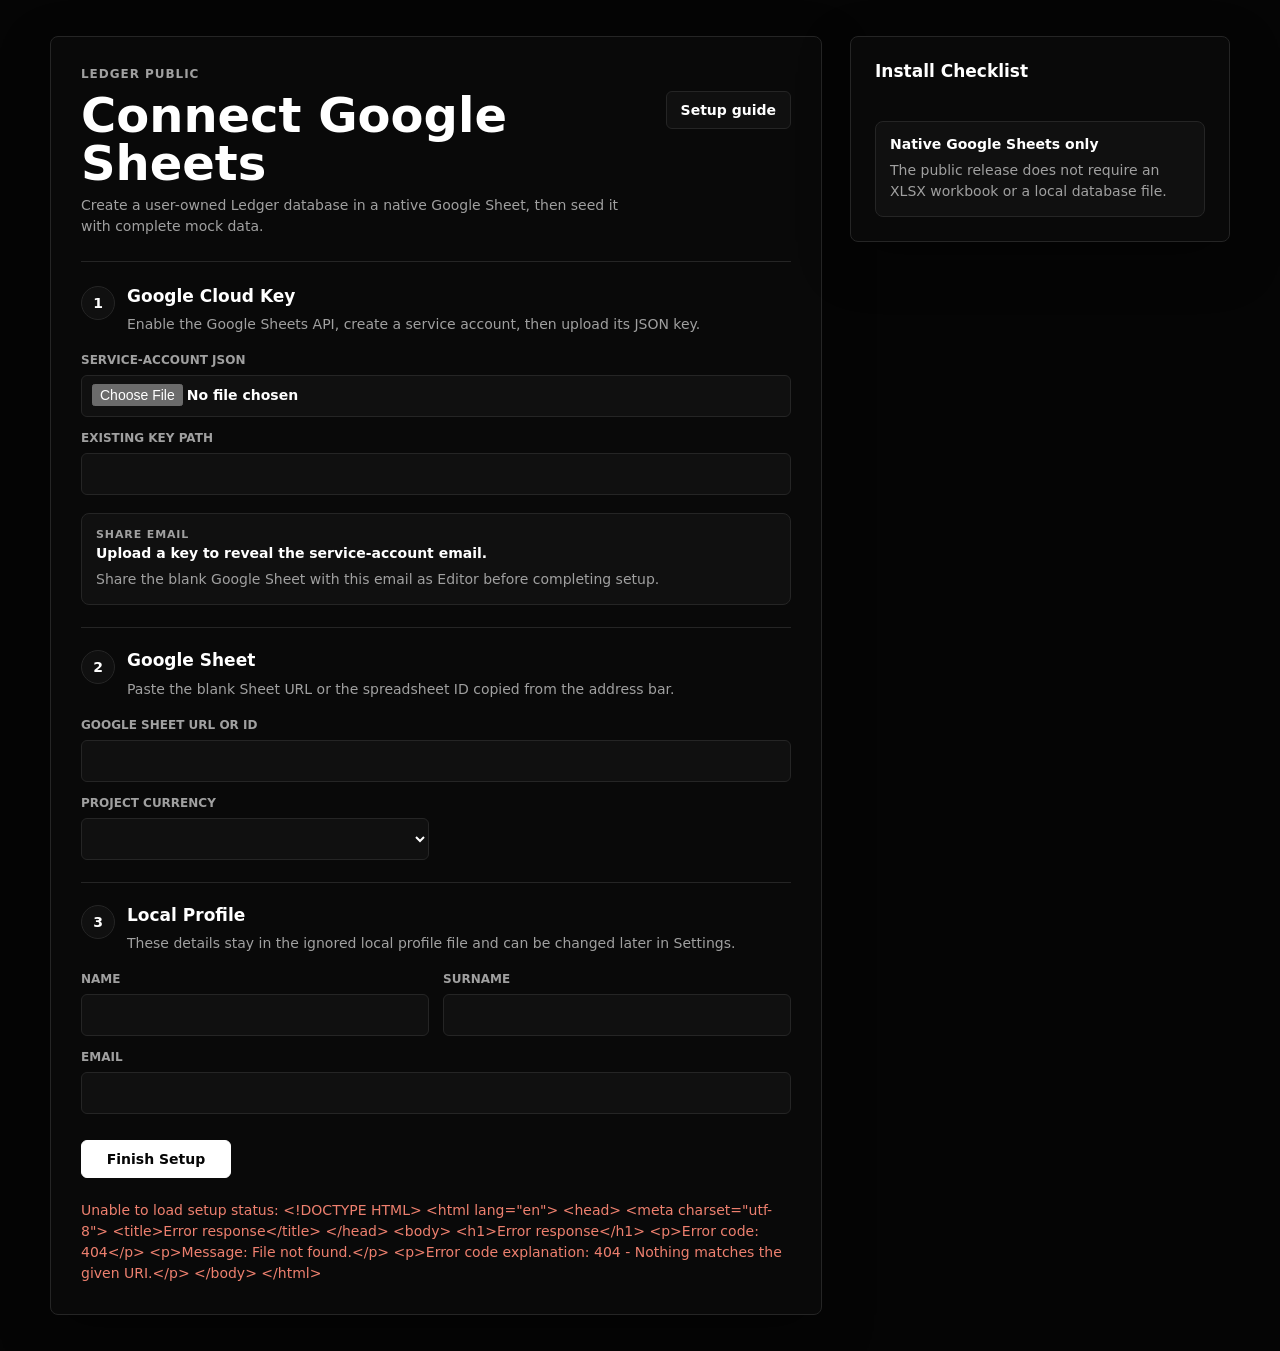
==== static/setup.html @ 4af090c7 "Add web setup and fuller starter data" ====
<!doctype html>
<html lang="en" data-theme="dark">
  <head>
    <meta charset="utf-8" />
    <meta name="viewport" content="width=device-width, initial-scale=1" />
    <title>Ledger Public Setup</title>
    <link rel="stylesheet" href="styles.css?v=20260615-setup" />
    <link rel="stylesheet" href="setup.css?v=20260615-setup" />
  </head>
  <body class="setup-body">
    <main class="setup-shell">
      <section class="setup-main" aria-labelledby="setupTitle">
        <div class="setup-kicker">Ledger Public</div>
        <header class="setup-header">
          <div>
            <h1 id="setupTitle">Connect Google Sheets</h1>
            <p>
              Create a user-owned Ledger database in a native Google Sheet, then seed it with complete mock data.
            </p>
          </div>
          <a class="setup-link" href="GOOGLE_SHEETS_SETUP.md">Setup guide</a>
        </header>

        <form class="setup-form" id="setupForm">
          <section class="setup-section" aria-labelledby="googleCloudTitle">
            <div class="setup-section-head">
              <span class="setup-step-number">1</span>
              <div>
                <h2 id="googleCloudTitle">Google Cloud Key</h2>
                <p>Enable the Google Sheets API, create a service account, then upload its JSON key.</p>
              </div>
            </div>
            <div class="setup-grid">
              <label class="setup-field setup-field-wide">
                <span>Service-account JSON</span>
                <input id="credentialsFile" name="credentials_file" type="file" accept=".json,application/json" />
              </label>
              <label class="setup-field setup-field-wide">
                <span>Existing key path</span>
                <input id="credentialsPath" name="credentials_path" type="text" autocomplete="off" />
              </label>
            </div>
            <div class="setup-callout" id="serviceEmailBox">
              <span class="setup-callout-label">Share email</span>
              <strong id="serviceEmail">Upload a key to reveal the service-account email.</strong>
              <p>Share the blank Google Sheet with this email as Editor before completing setup.</p>
            </div>
          </section>

          <section class="setup-section" aria-labelledby="sheetTitle">
            <div class="setup-section-head">
              <span class="setup-step-number">2</span>
              <div>
                <h2 id="sheetTitle">Google Sheet</h2>
                <p>Paste the blank Sheet URL or the spreadsheet ID copied from the address bar.</p>
              </div>
            </div>
            <div class="setup-grid">
              <label class="setup-field setup-field-wide">
                <span>Google Sheet URL or ID</span>
                <input id="spreadsheet" name="spreadsheet" type="text" autocomplete="off" required />
              </label>
              <label class="setup-field">
                <span>Project Currency</span>
                <select id="projectCurrency" name="project_currency"></select>
              </label>
            </div>
          </section>

          <section class="setup-section" aria-labelledby="profileTitle">
            <div class="setup-section-head">
              <span class="setup-step-number">3</span>
              <div>
                <h2 id="profileTitle">Local Profile</h2>
                <p>These details stay in the ignored local profile file and can be changed later in Settings.</p>
              </div>
            </div>
            <div class="setup-grid">
              <label class="setup-field">
                <span>Name</span>
                <input id="profileName" name="name" type="text" autocomplete="given-name" />
              </label>
              <label class="setup-field">
                <span>Surname</span>
                <input id="profileSurname" name="surname" type="text" autocomplete="family-name" />
              </label>
              <label class="setup-field setup-field-wide">
                <span>Email</span>
                <input id="profileEmail" name="email" type="email" autocomplete="email" />
              </label>
            </div>
          </section>

          <div class="setup-actions">
            <button class="setup-button" id="submitButton" type="submit">
              <span>Finish Setup</span>
            </button>
            <p class="setup-status" id="setupStatus" role="status"></p>
          </div>
        </form>
      </section>

      <aside class="setup-side" aria-labelledby="checklistTitle">
        <h2 id="checklistTitle">Install Checklist</h2>
        <ol class="setup-checklist" id="setupSteps"></ol>
        <div class="setup-note">
          <strong>Native Google Sheets only</strong>
          <p>The public release does not require an XLSX workbook or a local database file.</p>
        </div>
      </aside>
    </main>
    <script type="module" src="setup.js?v=20260615-setup"></script>
  </body>
</html>
---- static/styles.css ----
:root {
  color-scheme: dark;
  --bg: #050505;
  --surface: #090909;
  --surface-2: #101010;
  --surface-3: #181818;
  --line: #252525;
  --text: #f3f3f3;
  --muted: #a0a0a0;
  --faint: #696969;
  --strong: #ffffff;
  --inverse: #050505;
  --shadow: rgba(0, 0, 0, 0.35);
  --control-bg: rgba(255, 255, 255, 0.02);
  --details-shadow: rgba(0, 0, 0, 0.42);
  --accent: #72d6a8;
  --accent-2: #8db7ff;
  --warning: #f0bd6a;
  --danger: #ee806f;
  --negative-subtle: #d7d7d7;
  --heat-0: #101010;
  --heat-1: #1d1d1d;
  --heat-2: #2b2b2b;
  --heat-3: #444444;
  --heat-4: #666666;
  --heat-5: #f2f2f2;
  --heat-text: #ededed;
  --heat-4-text: #ffffff;
  --heat-5-text: #070707;
  --heat-income-outline: rgba(255, 255, 255, 0.28);
  --chart-band: rgba(255, 255, 255, 0.08);
  --treemap-shade-1: #eef1f4;
  --treemap-shade-2: #e7ebef;
  --treemap-shade-3: #dfe5ea;
  --treemap-shade-4: #d7dee4;
  --treemap-shade-5: #ced7df;
  --treemap-shade-6: #c5d0d9;
  --treemap-shade-7: #bcc8d2;
  --treemap-shade-8: #b2bfca;
  --treemap-separator: rgba(47, 57, 67, 0.14);
  --treemap-separator-strong: rgba(47, 57, 67, 0.22);
  --treemap-depth-target: #ffffff;
  --treemap-fg-on-1: #101418;
  --treemap-fg-on-2: #101418;
  --treemap-fg-on-3: #101418;
  --treemap-fg-on-4: #101418;
  --treemap-fg-on-5: #101418;
  --treemap-fg-on-6: #101418;
  --treemap-fg-on-7: #101418;
  --treemap-fg-on-8: #101418;
  --treemap-muted-on-dark: rgba(55, 64, 73, 0.68);
  --section-gap: 28px;
  --overview-deep-gap: 48px;
  --control-height: 40px;
  --control-radius: 6px;
  --sidebar-width: 214px;
  --sidebar-min-width: 168px;
  --sidebar-max-width: 360px;
  --workspace-x: 44px;
  --workspace-y: 20px;
  --workspace-bottom: 30px;
  --sticky-topbar-height: 74px;
  --sticky-title-height: 58px;
  --sticky-tabs-offset: calc(var(--sticky-topbar-height) + var(--sticky-title-height));
}

html[data-theme="light"] {
  color-scheme: light;
  --bg: #f6f7f8;
  --surface: #ffffff;
  --surface-2: #f1f3f5;
  --surface-3: #e6e9ed;
  --line: #d9dde3;
  --text: #14171a;
  --muted: #626c76;
  --faint: #8b949e;
  --strong: #05070a;
  --inverse: #ffffff;
  --shadow: rgba(15, 23, 42, 0.08);
  --control-bg: rgba(255, 255, 255, 0.78);
  --details-shadow: rgba(15, 23, 42, 0.14);
  --accent: #147a52;
  --accent-2: #2f64c8;
  --warning: #9c650e;
  --danger: #b53b2f;
  --negative-subtle: #38434f;
  --heat-0: #eef1f4;
  --heat-1: #dde4ea;
  --heat-2: #c7d1da;
  --heat-3: #9faebb;
  --heat-4: #687784;
  --heat-5: #202a33;
  --heat-text: #18212b;
  --heat-4-text: #ffffff;
  --heat-5-text: #ffffff;
  --heat-income-outline: rgba(20, 122, 82, 0.32);
  --chart-band: rgba(5, 7, 10, 0.07);
  --treemap-shade-1: #eef1f4;
  --treemap-shade-2: #e7ebef;
  --treemap-shade-3: #dfe5ea;
  --treemap-shade-4: #d7dee4;
  --treemap-shade-5: #ced7df;
  --treemap-shade-6: #c5d0d9;
  --treemap-shade-7: #bcc8d2;
  --treemap-shade-8: #b2bfca;
  --treemap-separator: rgba(47, 57, 67, 0.14);
  --treemap-separator-strong: rgba(47, 57, 67, 0.22);
  --treemap-depth-target: #ffffff;
  --treemap-fg-on-1: #101418;
  --treemap-fg-on-2: #101418;
  --treemap-fg-on-3: #101418;
  --treemap-fg-on-4: #101418;
  --treemap-fg-on-5: #101418;
  --treemap-fg-on-6: #101418;
  --treemap-fg-on-7: #101418;
  --treemap-fg-on-8: #101418;
  --treemap-muted-on-dark: rgba(55, 64, 73, 0.68);
}

* {
  box-sizing: border-box;
}

html {
  background: var(--bg);
  scroll-padding-top: calc(var(--sticky-tabs-offset) + 56px);
}

body {
  margin: 0;
  min-width: 1120px;
  background: var(--bg);
  color: var(--text);
  font-family:
    Inter, ui-sans-serif, system-ui, -apple-system, BlinkMacSystemFont, "Segoe UI",
    sans-serif;
  font-size: 14px;
  letter-spacing: 0;
}

button,
input,
select,
textarea {
  font: inherit;
}

button {
  color: inherit;
}

button:focus-visible,
input:focus-visible,
select:focus-visible,
textarea:focus-visible {
  outline: 1px solid var(--strong);
  outline-offset: 2px;
}

svg {
  display: block;
}

.app-shell {
  display: grid;
  grid-template-columns: var(--sidebar-width) minmax(0, 1fr);
  min-height: 100vh;
}

.sidebar {
  position: sticky;
  top: 0;
  height: 100vh;
  display: flex;
  flex-direction: column;
  padding: 36px 14px 28px;
  border-right: 1px solid var(--line);
  background: var(--bg);
}

.sidebar-resizer {
  position: absolute;
  top: 0;
  right: -5px;
  z-index: 30;
  width: 10px;
  height: 100%;
  cursor: col-resize;
  touch-action: none;
}

.sidebar-resizer::before {
  content: "";
  position: absolute;
  top: 0;
  left: 4px;
  width: 1px;
  height: 100%;
  background: transparent;
}

.sidebar-resizer:hover::before,
.sidebar-resizer:focus-visible::before,
body.is-resizing-sidebar .sidebar-resizer::before {
  background: var(--strong);
  opacity: 0.35;
}

body.is-resizing-sidebar {
  cursor: col-resize;
  user-select: none;
}

body.is-resizing-sidebar * {
  cursor: col-resize !important;
}

.nav-list,
.sidebar-footer {
  display: grid;
  gap: 6px;
}

.nav-item,
.sidebar-action,
.control-button {
  border: 1px solid transparent;
  background: transparent;
  cursor: pointer;
}

.nav-item,
.sidebar-action {
  display: grid;
  grid-template-columns: 28px 1fr;
  align-items: center;
  min-height: 42px;
  padding: 0 10px;
  border-radius: 6px;
  color: var(--text);
  text-align: left;
}

.nav-item:hover,
.nav-item.is-active,
.sidebar-action:hover,
.sidebar-action.is-active {
  background: var(--surface-3);
  color: var(--strong);
}

html[data-privacy="on"] input:not([type="search"]),
html[data-privacy="on"] textarea {
  -webkit-text-security: disc;
}

.nav-glyph,
[data-icon] {
  width: 18px;
  height: 18px;
  color: currentColor;
}

.nav-glyph svg,
[data-icon] svg {
  width: 18px;
  height: 18px;
  fill: none;
  stroke: currentColor;
  stroke-width: 1.8;
  stroke-linecap: round;
  stroke-linejoin: round;
}

.sidebar-footer {
  margin-top: auto;
}

.workspace {
  min-width: 0;
  padding: var(--workspace-y) var(--workspace-x) var(--workspace-bottom);
}

.topbar {
  position: sticky;
  top: 0;
  z-index: 15;
  display: flex;
  align-items: center;
  justify-content: space-between;
  gap: 24px;
  margin: calc(-1 * var(--workspace-y)) calc(-1 * var(--workspace-x)) 24px;
  padding: var(--workspace-y) var(--workspace-x) 14px;
  background: var(--bg);
}

.topbar:has(.active-filter-chips:not([hidden])) {
  align-items: flex-start;
}

.search-shell {
  position: relative;
  z-index: 20;
  display: flex;
  align-items: center;
  gap: 8px;
  flex: 1 1 auto;
  min-width: 0;
  max-width: none;
}

.search-shell:has(.active-filter-chips:not([hidden])) {
  align-items: flex-start;
}

.search {
  display: grid;
  grid-template-columns: 22px minmax(0, 1fr) auto;
  align-items: center;
  flex: 0 0 min(480px, 42vw);
  width: min(480px, 42vw);
  height: 40px;
  padding: 0 10px;
  border: 1px solid var(--line);
  border-radius: 6px;
  background: var(--surface);
  color: var(--muted);
}

.search:focus-within {
  border-color: var(--faint);
  background: var(--surface-2);
}

.search.is-command-active {
  border-color: var(--strong);
}

.search input {
  min-width: 0;
  border: 0;
  outline: 0;
  background: transparent;
  color: var(--text);
}

.active-filter-chips {
  display: flex;
  align-items: center;
  align-content: flex-start;
  flex-wrap: wrap;
  gap: 6px;
  flex: 1 1 420px;
  min-width: 0;
  max-width: 100%;
  overflow: visible;
  white-space: normal;
}

.active-filter-chips[hidden] {
  display: none;
}

.filter-chip,
.clear-filter-button {
  align-items: center;
  border: 1px solid var(--line);
  border-radius: 999px;
  background: var(--control-bg);
  color: var(--text);
  cursor: pointer;
}

.filter-chip {
  display: inline-grid;
  grid-template-columns: 16px minmax(0, 1fr) 16px;
  gap: 6px;
  flex: 0 0 auto;
  width: max-content;
  max-width: min(280px, 42vw);
  height: 32px;
  padding: 0 8px;
}

.filter-chip:hover,
.clear-filter-button:hover {
  border-color: var(--faint);
  background: var(--surface-2);
  color: var(--strong);
}

.filter-chip-icon,
.filter-chip-remove {
  display: inline-grid;
  place-items: center;
  width: 16px;
  min-width: 0;
  color: var(--muted);
}

.filter-chip-icon svg,
.filter-chip-remove svg,
.clear-filter-button svg {
  width: 14px;
  height: 14px;
}

.filter-chip-copy {
  display: flex;
  align-items: baseline;
  gap: 4px;
  min-width: 0;
  overflow: hidden;
  font-size: 12px;
  line-height: 1;
  white-space: nowrap;
}

.filter-chip-field {
  flex: 0 0 auto;
  max-width: 96px;
  overflow: hidden;
  color: var(--muted);
  font-weight: 650;
  text-overflow: ellipsis;
}

.filter-chip-value {
  flex: 1 1 auto;
  min-width: 0;
  overflow: hidden;
  color: var(--text);
  font-weight: 700;
  text-overflow: ellipsis;
}

.search-shell:has(.active-filter-chips:not([hidden])) .search {
  flex-basis: min(390px, 30vw);
  width: min(390px, 30vw);
}

.clear-filter-button {
  display: inline-flex;
  flex: 0 0 auto;
  justify-content: center;
  width: 32px;
  height: 32px;
  padding: 0;
}

kbd {
  border: 1px solid var(--line);
  border-radius: 4px;
  padding: 2px 6px;
  color: var(--muted);
  font-family: inherit;
  font-size: 12px;
}

.topbar-actions {
  display: flex;
  align-items: center;
  gap: 10px;
  flex: 0 0 auto;
}

.topbar-print-control {
  display: inline-flex;
  align-items: center;
}

.topbar-print-control:empty {
  display: none;
}

.topbar-actions [data-tooltip]:not(.report-chart-hit)::after {
  top: calc(100% + 8px);
  bottom: auto;
  z-index: 180;
  width: max-content;
  max-width: min(260px, calc(100vw - 32px));
  transform: translate(-50%, -4px);
  white-space: normal;
}

.topbar-actions [data-tooltip]:not(.report-chart-hit):hover::after,
.topbar-actions [data-tooltip]:not(.report-chart-hit):focus-visible::after {
  transform: translate(-50%, 0);
}

.control-button {
  display: inline-flex;
  align-items: center;
  gap: 8px;
  min-height: var(--control-height);
  padding: 0 12px;
  border: 1px solid var(--line);
  border-radius: var(--control-radius);
  background: var(--surface);
  color: var(--text);
}

.period-control {
  display: inline-flex;
  align-items: center;
  gap: 8px;
}

.period-stepper {
  display: inline-flex;
  align-items: center;
}

.period-mode-cycle-button {
  display: inline-grid;
  place-items: center;
  width: 36px;
  min-height: var(--control-height);
  border: 1px solid var(--line);
  border-radius: var(--control-radius);
  background: var(--surface);
  color: var(--muted);
  cursor: pointer;
}

.period-mode-cycle-button svg {
  width: 17px;
  height: 17px;
  fill: none;
  stroke: currentColor;
  stroke-width: 1.8;
  stroke-linecap: round;
  stroke-linejoin: round;
}

.period-mode-cycle-button:hover {
  border-color: var(--faint);
  background: var(--surface-2);
  color: var(--strong);
}

.period-control .period-mode-cycle-button[data-tooltip]::after {
  top: calc(100% + 8px);
  bottom: auto;
  z-index: 180;
  width: max-content;
  max-width: min(260px, calc(100vw - 32px));
  transform: translate(-50%, -4px);
  white-space: normal;
}

.period-control .period-mode-cycle-button[data-tooltip]:hover::after,
.period-control .period-mode-cycle-button[data-tooltip]:focus-visible::after {
  transform: translate(-50%, 0);
}

.period-step-button {
  display: inline-grid;
  place-items: center;
  width: 36px;
  min-height: var(--control-height);
  border: 1px solid var(--line);
  background: var(--surface);
  color: var(--muted);
  cursor: pointer;
}

.period-step-button:first-child {
  border-radius: var(--control-radius) 0 0 var(--control-radius);
}

.period-step-button:last-child {
  border-radius: 0 var(--control-radius) var(--control-radius) 0;
}

.period-stepper .period-trigger {
  border-right: 0;
  border-left: 0;
  border-radius: 0;
}

.period-step-button svg {
  width: 16px;
  height: 16px;
  fill: none;
  stroke: currentColor;
  stroke-width: 2;
  stroke-linecap: round;
  stroke-linejoin: round;
}

.period-step-button:disabled {
  cursor: default;
  opacity: 0.45;
}

.period-trigger {
  display: inline-flex;
  align-items: center;
  gap: 10px;
  min-height: var(--control-height);
  padding: 0 13px;
  border: 1px solid var(--line);
  border-radius: var(--control-radius);
  background: var(--surface);
  color: var(--text);
  cursor: pointer;
}

.period-trigger-icon,
.drawer-form label > span {
  color: var(--faint);
}

.period-trigger-icon,
.period-mode-icon,
.panel-title-icon {
  display: inline-grid;
  place-items: center;
  flex: 0 0 auto;
}

.period-trigger-icon svg,
.period-mode-icon svg,
.panel-title-icon svg {
  width: 17px;
  height: 17px;
  fill: none;
  stroke: currentColor;
  stroke-width: 1.8;
  stroke-linecap: round;
  stroke-linejoin: round;
}

.period-trigger strong {
  color: var(--strong);
  font-size: 14px;
  font-weight: 660;
}

.period-trigger:hover,
.period-trigger.is-active {
  border-color: var(--faint);
  background: var(--surface-2);
}

.period-step-button:hover:not(:disabled) {
  border-color: var(--faint);
  background: var(--surface-2);
}

.control-button:hover {
  background: var(--surface-3);
}

.page-stage {
  display: grid;
  gap: var(--section-gap);
}

.overview-hero {
  display: grid;
  grid-template-columns: minmax(360px, 1.2fr) minmax(420px, 1.8fr);
  gap: 16px;
  min-height: 320px;
}

.hero-copy,
.hero-metrics,
.panel {
  border: 1px solid var(--line);
  border-radius: 6px;
  background: var(--surface);
  box-shadow: 0 20px 60px var(--shadow);
}

.hero-copy {
  display: flex;
  flex-direction: column;
  justify-content: flex-end;
  padding: 30px;
}

.section-kicker,
.panel-header h2,
.metric-rail .section-kicker {
  margin: 0;
  color: var(--faint);
  font-size: 11px;
  font-weight: 700;
  letter-spacing: 0;
  text-transform: uppercase;
}

.hero-value {
  max-width: 520px;
  margin: 10px 0 16px;
  color: var(--strong);
  font-size: 64px;
  font-weight: 760;
  line-height: 0.98;
}

.hero-delta,
.table-sub {
  color: var(--muted);
}

.hero-delta {
  display: flex;
  flex-wrap: wrap;
  gap: 10px;
}

.hero-delta span:first-child {
  color: var(--strong);
}

.hero-metrics {
  display: grid;
  grid-template-columns: repeat(2, minmax(0, 1fr));
  gap: 0;
  overflow: hidden;
}

.mini-metric {
  display: flex;
  flex-direction: column;
  justify-content: space-between;
  min-height: 160px;
  padding: 22px;
  border-right: 1px solid var(--line);
  border-bottom: 1px solid var(--line);
}

.mini-metric strong,
.metric-rail strong {
  color: var(--strong);
  font-size: 34px;
  font-weight: 760;
  line-height: 1;
}

.mini-metric span,
.metric-rail span {
  color: var(--muted);
}

.three-column {
  display: grid;
  grid-template-columns: minmax(0, 1fr) minmax(0, 1fr) minmax(360px, 1.15fr);
  gap: 16px;
}

.panel {
  min-width: 0;
  padding: 18px;
}

.panel.full {
  grid-column: 1 / -1;
}

.panel.wide {
  grid-column: span 2;
}

.panel-header {
  display: flex;
  align-items: center;
  justify-content: space-between;
  gap: 12px;
  margin-bottom: 16px;
}

.panel-header h2 {
  color: var(--text);
  font-size: 12px;
}

.source-truth-list {
  display: grid;
}

.source-truth-list article {
  display: grid;
  grid-template-columns: minmax(120px, 1fr) auto minmax(110px, 0.9fr);
  gap: 12px;
  align-items: center;
  min-height: 46px;
  border-bottom: 1px solid var(--line);
}

.source-truth-list article:last-child {
  border-bottom: 0;
}

.source-truth-list strong,
.table-main {
  color: var(--strong);
  font-weight: 650;
}

.source-truth-list span,
.source-truth-list em {
  overflow-wrap: anywhere;
  color: var(--muted);
  font-style: normal;
  text-align: right;
}

.settings-page {
  display: grid;
  gap: 32px;
}

.settings-summary {
  display: grid;
  grid-template-columns: repeat(4, minmax(0, 1fr));
}

.settings-summary .metric-card {
  min-height: 96px;
  padding: 14px 22px;
}

.settings-layout {
  display: grid;
  grid-template-columns: minmax(0, 1fr);
  gap: 36px;
  width: 100%;
  max-width: 1280px;
}

.settings-layout .panel {
  min-width: 0;
  padding: 0;
}

.settings-layout-two {
  grid-template-columns: repeat(2, minmax(0, 1fr));
}

.settings-layout-single {
  grid-template-columns: minmax(0, 1fr);
}

.settings-insight-grid {
  width: 100%;
  max-width: none;
}

.settings-insight-grid .metric-card {
  min-height: 156px;
}

.document-line-list {
  --document-line-inset: clamp(24px, 3vw, 44px);
  box-sizing: border-box;
  border-left: 1px solid var(--line);
  padding-left: var(--document-line-inset);
}

.settings-metric-card strong {
  overflow-wrap: anywhere;
}

.settings-card-value {
  display: grid;
  gap: 8px;
  margin-top: 5px;
  color: var(--strong);
  font-size: 25px;
  font-weight: 760;
  line-height: 1.04;
}

.settings-card-value input,
.settings-card-value select,
.settings-input-card input,
.settings-input-card select {
  width: 100%;
  min-height: 38px;
  box-sizing: border-box;
  padding: 8px 10px;
  border: 1px solid var(--line-strong);
  border-radius: 6px;
  background: var(--surface);
  color: var(--strong);
  font: inherit;
  font-size: 14px;
  font-weight: 650;
}

.settings-card-actions {
  display: flex;
  flex-wrap: wrap;
  align-items: center;
  gap: 10px;
  margin-top: 12px;
}

.settings-card-actions .inline-status {
  margin: 0;
}

.settings-profile-form {
  display: contents;
}

.settings-document-card {
  grid-column: 1 / -1;
  height: auto;
  min-height: 0;
  overflow: visible;
}

.settings-document-card .settings-markdown {
  max-width: none;
}

.settings-document-body-card .settings-markdown {
  margin-top: 0;
}

.settings-document-list {
  display: grid;
  gap: 10px;
  margin: 0;
  padding-left: 20px;
  color: var(--muted);
  line-height: 1.55;
}

.settings-document-list li {
  padding-left: 2px;
}

.settings-document-list li::marker {
  color: var(--muted);
}

.settings-document-label {
  color: var(--strong);
  font-weight: 700;
}

.settings-document-value {
  color: var(--text);
  font-weight: 650;
}

.settings-document-label::after {
  content: ":";
}

.settings-document-note::before {
  content: " — ";
}

.settings-about-tabs {
  margin-bottom: 22px;
}

.settings-page-divider {
  height: 1px;
  margin: 0 calc(-1 * var(--workspace-x)) 22px;
  border-bottom: 1px solid var(--line);
  background: var(--bg);
}

.settings-markdown {
  display: grid;
  gap: 12px;
  max-width: 900px;
  color: var(--text);
}

.settings-markdown h1,
.settings-markdown h2,
.settings-markdown h3 {
  margin: 0;
  color: var(--strong);
  letter-spacing: 0;
}

.settings-markdown h1 {
  font-size: 22px;
  line-height: 1.2;
}

.settings-markdown h2 {
  padding-top: 6px;
  font-size: 17px;
  line-height: 1.25;
}

.settings-markdown h3 {
  font-size: 14px;
  line-height: 1.3;
}

.settings-markdown p {
  margin: 0;
  color: var(--muted);
  line-height: 1.55;
}

.settings-markdown ul {
  margin: 0;
  padding-left: 18px;
  color: var(--muted);
  line-height: 1.55;
}

.settings-markdown li + li {
  margin-top: 6px;
}

.settings-row-link {
  color: var(--strong);
  text-decoration: underline;
  text-underline-offset: 3px;
}

.settings-select {
  width: min(260px, 100%);
  min-height: 34px;
  padding: 6px 34px 6px 10px;
  border: 1px solid var(--line-strong);
  border-radius: 6px;
  background: var(--surface);
  color: var(--strong);
  font: inherit;
  font-weight: 650;
}

.statement-import-commandbar {
  justify-content: flex-start;
}

.statement-import-commandbar button {
  display: inline-flex;
  align-items: center;
  gap: 8px;
  font-size: 14px;
  font-weight: 400;
  line-height: 1;
}

.statement-import-commandbar button:disabled {
  color: var(--muted);
  cursor: default;
  opacity: 0.52;
}

.statement-import-commandbar [data-icon],
.statement-import-commandbar svg {
  width: 13px;
  height: 13px;
}

.statement-import-status {
  margin-top: -24px;
  color: var(--muted);
  font-weight: 650;
}

.statement-import-status.is-error {
  color: var(--danger);
}

.statement-import-section {
  display: grid;
  gap: 10px;
}

.statement-import-table-wrap {
  width: 100%;
  min-width: 0;
  max-height: none;
  overflow-x: auto;
  overflow-y: visible;
  padding-right: 0;
  border: 0;
  border-radius: 0;
  background: transparent;
  scrollbar-gutter: auto;
  scroll-padding-right: 0;
}

.statement-import-table {
  min-width: 1280px;
  table-layout: fixed;
}

.statement-import-table th {
  position: static;
  top: auto;
  z-index: auto;
}

.statement-import-table thead {
  display: table-header-group;
}

.statement-import-table tbody {
  display: table-row-group;
}

.statement-import-table tr {
  display: table-row;
}

.statement-import-table th.check-cell,
.statement-import-table td.check-cell {
  width: 42px;
}

.statement-import-table th:nth-child(2),
.statement-import-table td:nth-child(2) {
  width: 118px;
}

.statement-import-table th:nth-child(3),
.statement-import-table td:nth-child(3) {
  width: 150px;
}

.statement-import-table th:nth-child(4),
.statement-import-table td:nth-child(4) {
  width: 300px;
}

.statement-import-table th:nth-child(5),
.statement-import-table td:nth-child(5) {
  width: 120px;
}

.statement-import-table th:nth-child(6),
.statement-import-table td:nth-child(6) {
  width: 110px;
}

.statement-import-table th:nth-child(7),
.statement-import-table td:nth-child(7) {
  width: 300px;
}

.statement-import-table th:last-child,
.statement-import-table td:last-child {
  width: 140px;
}

.statement-import-table td {
  height: 62px;
}

.statement-unsupported-table th:first-child,
.statement-unsupported-table td:first-child {
  width: 42px;
}

.statement-unsupported-table th:nth-child(2),
.statement-unsupported-table td:nth-child(2) {
  width: auto;
}

.statement-unsupported-table th:nth-child(3),
.statement-unsupported-table td:nth-child(3),
.statement-unsupported-table th:last-child,
.statement-unsupported-table td:last-child {
  width: 160px;
}

.statement-file-name {
  white-space: normal;
  overflow-wrap: anywhere;
}

.settings-threshold-input {
  min-width: 0;
}

.page-title {
  display: flex;
  align-items: end;
  justify-content: space-between;
  gap: 20px;
}

.page-title h1 {
  margin: 8px 0 0;
  color: var(--strong);
  font-size: 38px;
  line-height: 1.05;
}

.breadcrumb,
.page-tabs,
.metric-rail {
  display: flex;
  align-items: center;
  gap: 10px;
}

.breadcrumb {
  color: var(--muted);
  font-size: 12px;
}

.page-tabs button {
  min-height: 34px;
  padding: 0 12px;
  border: 1px solid var(--line);
  border-radius: 6px;
  background: var(--surface);
  color: var(--muted);
  cursor: default;
}

.page-tabs button.is-active {
  color: var(--strong);
  background: var(--surface-3);
}

.metric-rail {
  display: grid;
  grid-template-columns: repeat(4, minmax(0, 1fr));
}

.metric-rail article {
  min-height: 104px;
  padding: 16px;
}

.compact-table,
.data-table {
  width: 100%;
  border-collapse: collapse;
  table-layout: fixed;
}

.compact-table th,
.data-table th {
  color: var(--faint);
  font-size: 11px;
  font-weight: 700;
  letter-spacing: 0;
  text-align: left;
  text-transform: uppercase;
}

.compact-table th,
.compact-table td,
.data-table th,
.data-table td {
  padding: 12px 10px;
  border-bottom: 1px solid var(--line);
  vertical-align: top;
}

.compact-table tr:last-child td,
.data-table tr:last-child td {
  border-bottom: 0;
}

.data-table-wrap {
  overflow: hidden;
  border: 1px solid var(--line);
  border-radius: 6px;
  background: var(--surface);
}

.data-table tbody tr:hover {
  background: var(--surface-2);
}

.align-right {
  text-align: right;
}

.category-pill {
  display: inline-flex;
  align-items: center;
  min-height: 24px;
  padding: 0 9px;
  border: 1px solid var(--line);
  border-radius: 999px;
  color: var(--text);
  background: var(--surface-2);
}

.dynamic-hero .hero-value {
  font-size: 58px;
}

.dashboard-grid {
  display: grid;
  grid-template-columns: minmax(0, 1.2fr) minmax(360px, 0.8fr);
  gap: 16px;
}

.cashflow-chart {
  display: grid;
  grid-template-columns: repeat(12, minmax(36px, 1fr));
  gap: 10px;
  min-height: 260px;
}

.cashflow-month {
  display: grid;
  grid-template-rows: minmax(170px, 1fr) auto auto;
  gap: 8px;
  min-width: 0;
  color: var(--muted);
}

.cashflow-bars {
  display: grid;
  grid-template-columns: 1fr 1fr;
  align-items: end;
  gap: 3px;
  height: 100%;
  padding: 8px;
  border: 1px solid var(--line);
  border-radius: 6px;
  background: var(--surface-2);
}

.cashflow-bars span {
  display: block;
  min-height: 4px;
  border-radius: 4px 4px 1px 1px;
}

.income-bar {
  background: var(--accent);
}

.expense-bar {
  background: var(--danger);
}

.cashflow-month strong {
  overflow: hidden;
  color: var(--text);
  font-size: 12px;
  font-weight: 650;
  text-align: center;
  text-overflow: ellipsis;
}

.cashflow-month span {
  overflow: hidden;
  font-size: 12px;
  text-align: center;
  text-overflow: ellipsis;
}

.chart-legend {
  display: flex;
  gap: 14px;
  margin-top: 12px;
  color: var(--muted);
  font-size: 12px;
}

.chart-legend span {
  display: inline-flex;
  align-items: center;
  gap: 6px;
}

.legend-dot {
  width: 9px;
  height: 9px;
  border-radius: 3px;
}

.legend-dot.income {
  background: var(--accent);
}

.legend-dot.expense {
  background: var(--danger);
}

.bar-list,
.exposure-list {
  display: grid;
  gap: 12px;
}

.bar-list article {
  display: grid;
  gap: 8px;
}

.bar-list article div,
.exposure-list article {
  display: flex;
  align-items: center;
  justify-content: space-between;
  gap: 12px;
}

.bar-list strong,
.exposure-list strong {
  min-width: 0;
  overflow: hidden;
  color: var(--strong);
  font-weight: 650;
  text-overflow: ellipsis;
  white-space: nowrap;
}

.bar-list span,
.exposure-list span {
  flex: 0 0 auto;
  color: var(--muted);
}

.bar-list i {
  display: block;
  height: 7px;
  min-width: 4px;
  border-radius: 2px;
  background: var(--accent-2);
}

.exposure-list article {
  min-height: 38px;
  border-bottom: 1px solid var(--line);
}

.exposure-list article:last-child {
  border-bottom: 0;
}

.compact-data .table-main,
.compact-data .table-sub,
.data-table .table-main,
.data-table .table-sub {
  display: block;
}

.data-table .table-main {
  overflow: hidden;
  text-overflow: ellipsis;
}

.data-table .table-sub {
  margin-top: 3px;
  font-size: 12px;
}

.status-chip,
.class-chip {
  display: inline-flex;
  align-items: center;
  min-height: 24px;
  padding: 0 8px;
  border: 1px solid var(--line);
  border-radius: 6px;
  background: var(--surface-2);
  color: var(--text);
  white-space: nowrap;
}

.class-chip.income,
.positive {
  color: var(--accent);
}

.class-chip.expense,
.negative {
  color: var(--danger);
}

.class-chip.transfer {
  color: var(--accent-2);
}

.status-chip.review_required {
  color: var(--warning);
}

.status-chip.active {
  color: var(--accent);
}

.status-chip.closed {
  color: var(--muted);
}

.status-chip.not_accountable {
  color: var(--muted);
}

.icon-button,
.small-button {
  border: 1px solid var(--line);
  border-radius: var(--control-radius);
  background: var(--surface);
  color: var(--text);
  cursor: pointer;
}

.icon-button {
  display: inline-grid;
  place-items: center;
  width: var(--control-height);
  height: var(--control-height);
}

[data-tooltip]:not(.report-chart-hit) {
  position: relative;
}

[data-tooltip]:not(.report-chart-hit)::after {
  position: absolute;
  left: 50%;
  bottom: calc(100% + 8px);
  z-index: 120;
  max-width: 220px;
  padding: 6px 8px;
  border: 1px solid var(--line);
  border-radius: 5px;
  background: var(--strong);
  color: var(--inverse);
  content: attr(data-tooltip);
  font-size: 11px;
  font-weight: 650;
  line-height: 1.25;
  opacity: 0;
  pointer-events: none;
  text-align: center;
  text-transform: none;
  transform: translate(-50%, 4px);
  transition: opacity 120ms ease, transform 120ms ease;
  white-space: normal;
}

[data-tooltip]:not(.report-chart-hit):hover::after,
[data-tooltip]:not(.report-chart-hit):focus-visible::after {
  opacity: 1;
  transform: translate(-50%, 0);
}

.small-button {
  min-height: var(--control-height);
  padding: 0 13px;
}

.icon-button:hover,
.small-button:hover:not(:disabled) {
  background: var(--surface-3);
}

.icon-button.is-danger {
  color: var(--negative-subtle);
}

.primary-button {
  border-color: var(--strong);
  color: var(--inverse);
  background: var(--strong);
}

.primary-button:hover:not(:disabled) {
  background: var(--strong);
}

.small-button:disabled {
  cursor: not-allowed;
  color: var(--muted);
  background: var(--surface-2);
  opacity: 0.72;
}

.table-footer {
  display: flex;
  align-items: center;
  justify-content: space-between;
  gap: 16px;
  margin-top: 12px;
  color: var(--muted);
}

.table-footer div {
  display: flex;
  align-items: center;
  gap: 8px;
}

.page-size-control span {
  color: var(--muted);
  font-size: 10px;
  font-weight: 760;
  letter-spacing: 0;
  text-transform: uppercase;
}

.page-size-control select {
  min-width: 0;
  height: 34px;
  border: 1px solid var(--line);
  border-radius: 6px;
  padding: 0 28px 0 10px;
  background: var(--control-bg);
  color: var(--text);
}

.page-size-control select:focus {
  border-color: var(--faint);
  outline: 0;
}

.page-size-control {
  display: inline-flex;
  align-items: center;
  gap: 7px;
}

.page-size-control select {
  width: 76px;
  height: 30px;
  padding-right: 8px;
}

.state-panel,
.empty-state {
  display: grid;
  place-items: center;
  gap: 12px;
  min-height: 240px;
  color: var(--muted);
  text-align: center;
}

.loading-panel {
  width: 100%;
  min-height: 52vh;
  border: 0;
  background: transparent;
  align-content: center;
}

.state-panel strong {
  color: var(--strong);
}

.loading-panel strong {
  color: var(--muted);
  font-size: 13px;
  font-weight: 560;
}

.loading-skeleton {
  display: grid;
  gap: 22px;
  width: min(960px, 100%);
}

.skeleton-hero,
.skeleton-metrics span,
.skeleton-table span {
  position: relative;
  overflow: hidden;
  border-radius: 6px;
  background: var(--surface-2);
}

.skeleton-hero::after,
.skeleton-metrics span::after,
.skeleton-table span::after {
  content: "";
  position: absolute;
  inset: 0;
  transform: translateX(-100%);
  background: linear-gradient(90deg, transparent, rgba(255, 255, 255, 0.1), transparent);
  animation: shimmer 1.15s ease-in-out infinite;
}

html[data-theme="light"] .skeleton-hero::after,
html[data-theme="light"] .skeleton-metrics span::after,
html[data-theme="light"] .skeleton-table span::after {
  background: linear-gradient(90deg, transparent, rgba(255, 255, 255, 0.78), transparent);
}

.skeleton-hero {
  width: 34%;
  min-width: 260px;
  height: 58px;
}

.skeleton-metrics {
  display: grid;
  grid-template-columns: repeat(4, minmax(0, 1fr));
  gap: 18px;
}

.skeleton-metrics span {
  height: 74px;
}

.skeleton-table {
  display: grid;
  gap: 10px;
}

.skeleton-table span {
  height: 42px;
}

.loader {
  width: 28px;
  height: 28px;
  border: 2px solid var(--line);
  border-top-color: var(--accent-2);
  border-radius: 50%;
  animation: spin 0.8s linear infinite;
}

.loader.mini {
  width: 16px;
  height: 16px;
}

.register-error-state {
  display: grid;
  justify-items: start;
  gap: 10px;
  max-width: 680px;
  margin: 48px 0;
  color: var(--muted);
}

.register-error-state strong {
  color: var(--strong);
  font-size: 18px;
  line-height: 1.2;
}

.register-error-state p {
  max-width: 620px;
  margin: 0;
  line-height: 1.45;
}

@keyframes shimmer {
  to {
    transform: translateX(100%);
  }
}

@keyframes spin {
  to {
    transform: rotate(360deg);
  }
}

.empty-table-row td {
  padding: 34px;
  color: var(--muted);
  text-align: center;
}

@media (max-width: 1260px) {
  :root {
    --workspace-x: 26px;
    --workspace-y: 18px;
    --workspace-bottom: 28px;
    --sticky-topbar-height: 72px;
  }

  body {
    min-width: 960px;
  }

  .workspace {
    padding: var(--workspace-y) var(--workspace-x) var(--workspace-bottom);
  }

  .overview-hero,
  .three-column,
  .dashboard-grid {
    grid-template-columns: 1fr;
  }

  .panel.wide {
    grid-column: 1;
  }

  .hero-value {
    font-size: 52px;
  }
}

/* Minimal finance cockpit */
.workspace {
  padding: var(--workspace-y) var(--workspace-x) var(--workspace-bottom);
}

.topbar {
  margin-bottom: 32px;
}

.search-shell {
  max-width: none;
}

.search {
  flex-basis: min(430px, 34vw);
  width: min(430px, 34vw);
  height: 38px;
  background: var(--control-bg);
}

.period-trigger,
.period-step-button,
.control-button,
.small-button,
.icon-button {
  background: var(--control-bg);
}

.control-button,
.small-button {
  gap: 8px;
}

.page-stage {
  gap: var(--section-gap);
}

.overview-intro {
  display: block;
  padding-top: 12px;
}

.page-print-button {
  color: var(--muted);
}

.overview-section,
.overview-signal-panel {
  display: grid;
  gap: 14px;
}

.overview-section-head {
  display: flex;
  align-items: center;
  justify-content: space-between;
  min-height: 24px;
}

.overview-strategic-grid {
  display: grid;
  grid-template-columns: repeat(auto-fill, minmax(260px, 1fr));
  gap: 12px;
  align-items: stretch;
}

.overview-insights-section {
  margin-top: 22px;
}

.overview-line-grid {
  max-width: 1760px;
}

.overview-insight-grid {
  display: grid;
  grid-template-columns: repeat(auto-fill, minmax(280px, 1fr));
  column-gap: 0;
  row-gap: 34px;
  align-items: stretch;
}

.overview-insight-grid .metric-card {
  box-sizing: border-box;
  height: auto;
  min-height: 156px;
  gap: 6px;
  padding: 2px 22px 4px;
  border-left-color: color-mix(in srgb, var(--line) 72%, transparent);
  overflow: hidden;
}

.overview-insight-grid .metric-card-head {
  gap: 0;
  min-height: 18px;
}

.overview-insight-grid .metric-card-icon {
  display: none;
}

.overview-insight-grid .metric-card-label {
  color: color-mix(in srgb, var(--muted) 82%, var(--strong));
  font-size: 12px;
  font-weight: 650;
  line-height: 1.2;
}

.overview-insight-grid .metric-card strong {
  margin-top: 5px;
  font-size: 25px;
  font-weight: 760;
  line-height: 1.04;
}

.overview-insight-grid .metric-card small {
  color: color-mix(in srgb, var(--muted) 88%, var(--strong));
  font-size: 12px;
  line-height: 1.3;
}

.overview-insight-grid .metric-card > em {
  margin-top: 10px;
  color: color-mix(in srgb, var(--muted) 88%, var(--strong));
  font-size: 12px;
  line-height: 1.35;
}

.overview-insight-grid .metric-card.is-compact .metric-sparkline,
.overview-insight-grid .metric-card.is-compact .metric-delta-strip {
  display: none;
}

.overview-insight-grid .metric-card small,
.overview-insight-grid .metric-card > em {
  display: -webkit-box;
  overflow: hidden;
  -webkit-box-orient: vertical;
}

.overview-insight-grid .metric-card small {
  -webkit-line-clamp: 1;
}

.overview-insight-grid .metric-card > em {
  -webkit-line-clamp: 3;
}

.overview-insight-grid .metric-card.is-compact {
  gap: 6px;
}

.overview-insight-grid .metric-card.is-compact small,
.overview-insight-grid .metric-card.is-compact > em {
  font-size: 12px;
  line-height: 1.32;
}

.settings-line-grid {
  display: block;
  color: var(--muted);
  line-height: 1.55;
}

.settings-line-grid .metric-card {
  position: relative;
  display: flex;
  flex-wrap: wrap;
  align-items: baseline;
  gap: 0 5px;
  height: auto;
  min-height: 0;
  margin: 0 0 7px;
  padding: 0 0 0 20px;
  border-left: 0;
  border-bottom: 0;
  overflow: visible;
  min-width: 0;
  max-width: 100%;
}

.settings-line-grid .metric-card::before {
  content: "•";
  position: absolute;
  left: 0;
  top: 0;
  color: var(--muted);
  font-size: 18px;
  line-height: 1.45;
}

.settings-line-grid .metric-card-head {
  display: inline-flex;
  align-items: baseline;
  gap: 0;
  min-height: 0;
}

.settings-line-grid .metric-card-label {
  color: var(--strong);
  font-size: 14px;
  font-weight: 700;
  line-height: 1.55;
  overflow-wrap: anywhere;
}

.settings-line-grid .metric-card-label::after {
  content: ":";
}

.settings-line-grid .metric-card strong,
.settings-line-grid .settings-card-value {
  display: inline-flex;
  align-items: center;
  gap: 6px;
  margin: 0;
  color: var(--strong);
  font-size: 14px;
  font-weight: 650;
  line-height: 1.55;
  flex-wrap: wrap;
  min-width: 0;
  max-width: 100%;
  overflow-wrap: anywhere;
}

.settings-line-grid .metric-card strong.is-empty {
  display: none;
}

.settings-line-grid .metric-card small,
.settings-line-grid .metric-card > em {
  display: inline;
  margin: 0;
  overflow: visible;
  color: var(--muted);
  font-size: 14px;
  line-height: 1.55;
  -webkit-box-orient: initial;
  -webkit-line-clamp: unset;
  overflow-wrap: anywhere;
}

.settings-line-grid .metric-card small::before {
  content: " — ";
}

.settings-line-grid .metric-card > em {
  font-style: normal;
}

.settings-line-grid .metric-card > em::before {
  content: " ";
}

.settings-line-grid .settings-card-actions {
  display: inline-flex;
  align-items: center;
  gap: 6px;
  margin: 0 0 0 5px;
  vertical-align: baseline;
}

.settings-line-grid .small-button {
  display: inline-flex;
  align-items: center;
  justify-content: center;
  gap: 5px;
  min-height: 26px;
  padding: 2px 8px;
  border-radius: 5px;
  font-size: 13px;
  font-weight: 650;
  line-height: 1.15;
  white-space: nowrap;
}

.settings-line-grid .small-button [data-icon],
.settings-line-grid .small-button [data-icon] svg {
  width: 14px;
  height: 14px;
}

.settings-line-grid .settings-card-value input,
.settings-line-grid .settings-card-value select,
.settings-line-grid .settings-input-card input,
.settings-line-grid .settings-input-card select {
  width: auto;
  min-width: 0;
  max-width: 100%;
  min-height: 26px;
  padding: 2px 8px;
  border-radius: 5px;
  font-size: 13px;
  line-height: 1.2;
  vertical-align: baseline;
}

.settings-line-grid .settings-card-value select,
.settings-line-grid .settings-input-card select {
  width: auto;
  min-width: 168px;
  max-width: 220px;
}

.settings-line-grid .settings-card-value > input,
.settings-line-grid .settings-input-card .settings-card-value > input {
  width: clamp(150px, 18vw, 240px);
}

.settings-line-grid .target-detail-input {
  display: inline-flex;
  align-items: center;
  gap: 4px;
  line-height: 1.2;
}

.settings-line-grid .target-detail-input input {
  width: 64px;
  min-width: 64px;
  text-align: right;
}

.settings-line-grid .target-detail-input em {
  color: var(--muted);
  font-size: 13px;
  font-style: normal;
  font-weight: 650;
  line-height: 1.2;
}

.settings-document-card.document-line-list {
  padding: 6px 0 6px var(--document-line-inset);
}

.overview-strategic-grid .metric-card,
.overview-signal-card-grid .metric-card,
.dashboard-section .dashboard-card-grid .metric-card {
  box-sizing: border-box;
  height: 188px;
  min-height: 0;
  padding: 16px;
  overflow: hidden;
}

.overview-strategic-grid .metric-card strong,
.overview-signal-card-grid .metric-card strong,
.dashboard-section .dashboard-card-grid .metric-card strong {
  font-size: 23px;
}

.overview-strategic-grid .metric-delta strong {
  font-size: 11px;
  line-height: 1;
}

.overview-strategic-grid .metric-delta em {
  font-size: 11px;
}

.overview-strategic-grid .metric-delta-strip {
  max-height: 36px;
  overflow: hidden;
}

.overview-strategic-grid .metric-card.is-compact {
  gap: 3px;
}

.overview-strategic-grid .metric-card.is-compact .metric-sparkline {
  height: 24px;
  margin-top: 3px;
}

.overview-strategic-grid .metric-card.is-compact .metric-delta-strip {
  gap: 4px 8px;
  margin-top: 3px;
}

.overview-strategic-grid .metric-card.is-compact small,
.overview-strategic-grid .metric-card.is-compact > em {
  font-size: 11px;
  line-height: 1.25;
}

.overview-strategic-grid .metric-card.is-compact > em {
  margin-top: 2px;
  -webkit-line-clamp: 1;
}

.overview-intelligence-grid {
  display: grid;
  grid-template-columns: minmax(0, 1.45fr) minmax(360px, 0.82fr);
  align-items: stretch;
  gap: 40px;
  margin-top: 42px;
}

.overview-intelligence-grid-single {
  grid-template-columns: 1fr;
}

.overview-signal-panel {
  min-width: 0;
}

.overview-signal-list {
  display: grid;
  gap: 0;
}

.overview-signal-card-grid {
  grid-template-columns: repeat(auto-fill, minmax(260px, 1fr));
  gap: 12px;
}

.dashboard-section .dashboard-card-grid {
  grid-template-columns: repeat(auto-fill, minmax(260px, 1fr));
  gap: 12px;
}

.overview-strategic-grid .metric-card small,
.overview-strategic-grid .metric-card > em,
.overview-signal-card-grid .metric-card small,
.overview-signal-card-grid .metric-card > em,
.dashboard-section .dashboard-card-grid .metric-card small,
.dashboard-section .dashboard-card-grid .metric-card > em {
  display: -webkit-box;
  overflow: hidden;
  -webkit-box-orient: vertical;
  -webkit-line-clamp: 2;
}

.overview-signal {
  display: grid;
  grid-template-columns: 22px minmax(0, 1fr);
  gap: 12px;
  min-height: 92px;
  padding: 18px;
  border-top: 1px solid var(--line);
}

.overview-signal.is-primary strong {
  font-size: 15px;
}

.overview-signal-icon {
  display: inline-grid;
  place-items: center;
  width: 16px;
  height: 16px;
  color: var(--faint);
}

.overview-signal-icon svg {
  width: 16px;
  height: 16px;
}

.overview-signal strong,
.overview-signal em {
  display: block;
  font-style: normal;
}

.overview-signal-copy {
  display: grid;
  gap: 6px;
  min-width: 0;
}

.overview-signal-topline {
  display: flex;
  align-items: flex-start;
  justify-content: space-between;
  gap: 12px;
}

.overview-signal strong {
  color: var(--strong);
  font-weight: 650;
  line-height: 1.2;
}

.overview-signal-topline small {
  flex: 0 0 auto;
  color: var(--faint);
  font-size: 10px;
  font-weight: 700;
  letter-spacing: 0;
  line-height: 1.25;
  text-transform: uppercase;
}

.overview-signal em {
  color: var(--muted);
  font-size: 12px;
  line-height: 1.35;
}

.overview-signal.negative .overview-signal-topline small {
  color: var(--negative-subtle);
}

.overview-signal.positive .overview-signal-topline small {
  color: var(--accent);
}

.overview-signal.negative .overview-signal-icon,
.overview-signal.negative em,
.metric-delta.negative strong {
  color: var(--negative-subtle);
}

.net-worth-block {
  min-height: 0;
}

.net-worth-block .hero-value {
  margin: 10px 0 14px;
  font-size: 58px;
  letter-spacing: 0;
}

/* Project-wide metric card rule: one left divider, no boxed card chrome. */
.metric-card {
  border: 0;
  border-left: 1px solid var(--line);
  border-radius: 0;
  background: transparent;
  box-shadow: none;
}

.hero-delta span {
  color: var(--muted);
}

.hero-delta.positive span:first-child,
.positive {
  color: var(--strong);
}

.hero-delta.negative span:first-child,
.negative {
  color: var(--negative-subtle);
}

.overview-split {
  display: grid;
  grid-template-columns: minmax(0, 1fr) minmax(0, 1fr) minmax(420px, 1.25fr);
  gap: 28px;
}

.overview-split.lower {
  grid-template-columns: minmax(0, 1.55fr) minmax(360px, 0.8fr);
}

.overview-split.heatmap-pair {
  grid-template-columns: repeat(2, minmax(0, 1fr));
}

.overview-split.heatmap-pair,
.overview-split.allocation-section {
  margin-top: var(--overview-deep-gap);
}

.account-insight-bars {
  margin-top: 34px;
}

.transaction-insight-heatmaps,
.transaction-insight-grid,
.trade-insight-grid,
.insight-panel-grid {
  margin-top: 34px;
}

.insight-panel-grid {
  display: grid;
  grid-template-columns: repeat(3, minmax(0, 1fr));
  gap: 28px;
}

.reports-layout {
  display: grid;
  gap: 28px;
  margin-top: 34px;
}

.reports-chart-grid {
  display: grid;
  grid-template-columns: repeat(2, minmax(0, 1fr));
  gap: 28px;
  margin-top: 34px;
}

.portfolio-return-chart-grid {
  grid-template-columns: repeat(2, minmax(0, 1fr));
}

.report-tabs {
  gap: 28px;
}

.planning-layout {
  display: grid;
  margin-top: 34px;
}

.planning-target-grid,
.monthly-target-grid {
  display: grid;
  grid-template-columns: repeat(3, minmax(0, 1fr));
  gap: 28px;
  margin-top: 34px;
}

.portfolio-chart-grid,
.planning-chart-grid,
.overview-chart-grid {
  align-items: start;
}

.monthly-target-grid .panel.full,
.planning-target-grid .panel.full {
  grid-column: 1 / -1;
}

.monthly-target-grid-detail {
  display: block;
  margin-top: 18px;
}

.transaction-metrics.reports-metrics {
  grid-template-columns: repeat(5, minmax(0, 1fr));
}

.metric-card-icon svg {
  fill: none;
  stroke: currentColor;
  stroke-width: 1.8;
  stroke-linecap: round;
  stroke-linejoin: round;
}

.report-chart-summary-main span,
.report-chart-summary-main em {
  color: var(--muted);
  font-size: 12px;
  font-style: normal;
}

.report-chart-summary {
  display: flex;
  align-items: start;
  justify-content: space-between;
  gap: 18px;
  margin-bottom: 18px;
}

.report-chart-summary-main {
  display: grid;
  gap: 4px;
  min-width: 0;
}

.monte-carlo-summary .report-chart-summary-main {
  min-width: 420px;
}

.monte-carlo-summary .report-chart-summary-main em {
  white-space: nowrap;
}

.monte-carlo-summary-line {
  display: flex;
  flex-wrap: wrap;
  gap: 4px 12px;
  overflow-wrap: normal;
}

.monte-carlo-summary-line span {
  white-space: nowrap;
}

.monte-carlo-summary-line span + span {
  padding-left: 12px;
  border-left: 1px solid var(--line);
}

.planning-chart-grid .report-chart-summary,
.overview-chart-grid .report-chart-summary {
  display: grid;
  grid-template-columns: minmax(0, 1fr);
  gap: 14px;
}

.planning-chart-grid .report-chart-summary-main,
.planning-chart-grid .monte-carlo-summary .report-chart-summary-main,
.overview-chart-grid .report-chart-summary-main,
.overview-chart-grid .monte-carlo-summary .report-chart-summary-main {
  min-width: 0;
}

.planning-chart-grid .report-chart-summary-main em,
.overview-chart-grid .report-chart-summary-main em {
  display: block;
  overflow: hidden;
  text-overflow: ellipsis;
  white-space: nowrap;
}

.planning-chart-grid .report-chart-actions,
.overview-chart-grid .report-chart-actions {
  width: 100%;
  justify-content: flex-start;
}

.planning-chart-grid .report-chart-select,
.overview-chart-grid .report-chart-select {
  flex: 1 1 260px;
  min-width: 220px;
}

.planning-chart-grid .report-forecast-controls,
.overview-chart-grid .report-forecast-controls {
  flex: 1 1 260px;
}

.report-chart-actions {
  display: flex;
  align-items: center;
  justify-content: flex-end;
  flex: 0 0 auto;
  flex-wrap: wrap;
  gap: 8px;
}

.chart-control-cluster {
  display: inline-flex;
  align-items: center;
  gap: 8px;
  color: var(--faint);
  font-size: 11px;
  font-weight: 760;
  text-transform: uppercase;
}

.chart-control-cluster > span {
  white-space: nowrap;
}

.chart-expand-button {
  flex: 0 0 28px;
  width: 28px;
  height: 28px;
}

.compact-chart-panel {
  min-height: 0;
  padding: 0;
  border: 0;
  border-radius: 0;
  background: transparent;
  box-shadow: none;
}

.chart-compact-card {
  min-height: 520px;
  padding: 42px 24px 24px;
  border-right: 1px solid var(--line);
}

.chart-compact-tools {
  position: absolute;
  top: 20px;
  right: 18px;
  display: flex;
  align-items: center;
  justify-content: flex-end;
  max-width: calc(100% - 72px);
  gap: 6px;
}

.chart-compact-card .chart-expand-button {
  position: static;
  width: 28px;
  height: 28px;
  opacity: 0.8;
}

.chart-compact-period {
  display: flex;
  align-items: center;
  height: 28px;
  padding: 2px;
  overflow: hidden;
  border: 1px solid var(--line);
  border-radius: 6px;
  background: color-mix(in srgb, var(--surface) 76%, transparent);
}

.chart-compact-period button {
  height: 100%;
  min-width: 24px;
  padding: 0 5px;
  border: 0;
  border-radius: 4px;
  background: transparent;
  color: var(--muted);
  font: inherit;
  font-size: 10.5px;
  font-weight: 760;
  line-height: 1;
  cursor: pointer;
  transition: background 120ms ease, color 120ms ease;
}

.chart-compact-period button:hover {
  color: var(--strong);
}

.chart-compact-period button.is-active {
  background: var(--strong);
  color: var(--surface);
}

.chart-compact-card .metric-card-head {
  max-width: calc(100% - 280px);
  min-height: 34px;
  padding-right: 0;
}

.chart-compact-card strong {
  margin-top: 12px;
  font-size: 34px;
}

.chart-compact-card small {
  font-size: 14px;
}

.chart-compact-standard {
  width: 100%;
  min-height: 320px;
  margin-top: 34px;
}

.chart-compact-standard svg {
  height: 320px;
}

.chart-compact-card .metric-delta-strip {
  gap: 8px 22px;
  margin-top: 22px;
}

.chart-compact-card .metric-delta {
  gap: 6px;
  font-size: 12px;
}

.chart-compact-card .metric-delta strong {
  display: inline;
  margin: 0;
  font-size: 22px;
  line-height: 1;
}

.chart-compact-card .metric-delta em {
  font-size: 12px;
}

.chart-compact-card > em {
  max-width: 58ch;
  margin-top: 10px;
  font-size: 13px;
}

.return-composition-card .metric-card-head {
  padding-right: 46px;
}

.return-composition-strip {
  display: flex;
  width: min(420px, 100%);
  height: 8px;
  margin-top: 28px;
  overflow: hidden;
  border-radius: 999px;
  background: var(--line);
}

.return-composition-strip span {
  display: block;
  min-width: 2px;
}

.return-composition-strip .is-realized {
  background: var(--strong);
}

.return-composition-strip .is-unrealized {
  background: var(--muted);
  opacity: 0.45;
}

.return-composition-card .composition-note {
  max-width: 46ch;
  margin: 14px 0 0;
  color: var(--muted);
  font-size: 14px;
  line-height: 1.35;
}

.pl-composition-layout {
  display: grid;
  gap: 20px;
  margin-top: 28px;
}

.pl-composition-rail {
  display: flex;
  width: min(700px, 100%);
  height: 18px;
  overflow: hidden;
  border: 1px solid var(--line);
  border-radius: 999px;
  background: var(--surface-2);
}

.pl-composition-rail span {
  display: block;
  min-width: 3px;
}

.pl-composition-rail .is-realized {
  background: var(--strong);
}

.pl-composition-rail .is-unrealized {
  background: color-mix(in srgb, var(--accent-2) 55%, var(--muted));
}

.pl-composition-key {
  display: flex;
  flex-wrap: wrap;
  gap: 10px 24px;
}

.pl-composition-key span {
  display: inline-flex;
  align-items: center;
  gap: 8px;
  color: var(--muted);
  font-size: 13px;
  font-weight: 780;
  line-height: 1.2;
}

.pl-composition-key i {
  display: inline-block;
  width: 22px;
  height: 3px;
  border-radius: 999px;
  background: var(--strong);
}

.pl-composition-key i.is-unrealized {
  background: color-mix(in srgb, var(--accent-2) 55%, var(--muted));
}

.pl-composition-key strong,
.pl-composition-key b {
  color: var(--text);
}

.pl-composition-grid {
  display: grid;
  gap: 0;
  border-top: 1px solid var(--line);
}

.pl-composition-card {
  display: grid;
  grid-template-columns: minmax(0, 1fr) auto;
  gap: 24px;
  align-items: center;
  padding: 20px 0;
  border-bottom: 1px solid var(--line);
}

.pl-composition-card span,
.portfolio-snapshot-label span,
.portfolio-snapshot-meter small {
  display: block;
  color: var(--muted);
  font-size: 13px;
  font-weight: 700;
  letter-spacing: 0;
}

.pl-composition-card strong {
  display: block;
  margin-top: 6px;
  color: var(--strong);
  font-size: 28px;
  line-height: 1;
}

.pl-composition-card em {
  display: block;
  margin-top: 8px;
  color: var(--muted);
  font-style: normal;
  font-weight: 700;
}

.pl-composition-card-meta {
  min-width: 170px;
  text-align: right;
}

.pl-composition-card-meta b {
  display: block;
  color: var(--strong);
  font-size: 28px;
  line-height: 1;
}

.pl-composition-card-meta small {
  display: block;
  margin-top: 8px;
  color: var(--muted);
  font-weight: 700;
}

.portfolio-snapshot-visual {
  display: grid;
  gap: 0;
  margin-top: 28px;
  border-top: 1px solid var(--line);
}

.portfolio-snapshot-row {
  display: grid;
  grid-template-columns: minmax(170px, 0.85fr) minmax(260px, 1.6fr) minmax(96px, auto);
  gap: 24px;
  align-items: center;
  padding: 17px 0;
  border-bottom: 1px solid var(--line);
}

.portfolio-snapshot-label strong,
.portfolio-snapshot-value strong {
  display: block;
  color: var(--strong);
  font-size: 17px;
  line-height: 1.1;
}

.portfolio-snapshot-label span {
  margin-top: 6px;
}

.portfolio-snapshot-track {
  position: relative;
  height: 8px;
  overflow: hidden;
  border-radius: 999px;
  background: var(--surface-3);
}

.portfolio-snapshot-track span {
  display: block;
  height: 100%;
  border-radius: inherit;
  background: var(--strong);
}

.portfolio-snapshot-track span.positive {
  background: var(--accent);
}

.portfolio-snapshot-track span.negative {
  background: var(--danger);
}

.portfolio-snapshot-meter small {
  margin-top: 8px;
}

.portfolio-snapshot-value {
  text-align: right;
}

.report-chart-summary strong {
  color: var(--strong);
  font-size: 22px;
}

.report-chart-note {
  margin: 8px 0 0;
  color: var(--muted);
  font-size: 12px;
  font-weight: 560;
}

.chart-detail-grid {
  display: grid;
  grid-template-columns: repeat(4, minmax(0, 1fr));
  gap: 0;
  margin: 4px 0 22px;
  border: 0;
}

.chart-detail-grid article {
  min-width: 0;
  min-height: 78px;
  padding: 6px 22px 10px;
  border-left: 1px solid var(--line);
  background: transparent;
}

.chart-detail-grid article:first-child,
.chart-detail-grid article:nth-child(4n + 1) {
  border-left: 0;
  padding-left: 0;
}

.chart-detail-grid span,
.chart-detail-grid em {
  display: block;
  color: var(--muted);
  font-size: 12px;
  font-style: normal;
}

.chart-detail-grid strong {
  display: block;
  margin: 5px 0 2px;
  overflow: visible;
  color: var(--strong);
  font-size: 20px;
  line-height: 1.15;
  text-overflow: clip;
  white-space: normal;
  overflow-wrap: normal;
  word-break: normal;
}

.chart-detail-grid .chart-value-range {
  display: inline-block;
  min-width: 0;
  max-width: 100%;
  overflow: visible;
  color: var(--strong);
  font-size: 19px;
  line-height: 1.15;
  text-overflow: clip;
  white-space: normal;
  overflow-wrap: anywhere;
}

.chart-modal-backdrop {
  position: fixed;
  inset: 0;
  z-index: 120;
  display: flex;
  align-items: stretch;
  justify-content: flex-end;
  padding: 0;
  background: rgb(12 18 24 / 0.1);
  backdrop-filter: blur(1px);
}

.chart-modal {
  width: min(1160px, calc(100vw - 54px));
  height: 100vh;
  max-height: none;
  overflow: auto;
  border: 0;
  border-radius: 0;
  background: var(--bg);
  box-shadow: -18px 0 58px var(--details-shadow);
  overscroll-behavior: contain;
}

.chart-modal-header {
  position: sticky;
  top: 0;
  z-index: 1;
  display: flex;
  align-items: center;
  justify-content: space-between;
  gap: 20px;
  padding: 26px 34px 16px;
  border-bottom: 0;
  background: var(--bg);
}

.chart-modal-header h2 {
  margin: 0;
  color: var(--strong);
  font-size: 31px;
  letter-spacing: 0;
}

.chart-modal-body {
  padding: 24px 34px 34px;
  background: var(--bg);
}

.chart-modal-body .report-chart-summary {
  align-items: flex-start;
  gap: 18px;
  padding: 0 0 20px;
  border: 0;
  border-radius: 0;
  background: transparent;
}

.chart-modal-body .report-chart-summary-main {
  min-width: 0;
}

.chart-modal-body .report-chart-summary strong {
  font-size: 34px;
  line-height: 1.05;
}

.chart-modal-body .report-chart-summary-main em {
  display: block;
  max-width: 100%;
  overflow: visible;
  text-overflow: clip;
  white-space: normal;
  overflow-wrap: anywhere;
  line-height: 1.35;
}

.chart-modal-body .report-chart-summary-main em.monte-carlo-summary-line {
  display: flex;
  overflow-wrap: normal;
}

.chart-modal-body .report-chart-actions {
  justify-content: flex-end;
}

.expanded-chart {
  margin-top: 12px;
}

.report-forecast-controls {
  display: flex;
  align-items: center;
  flex-wrap: wrap;
  gap: 8px;
}

.report-forecast-control {
  display: inline-flex;
  align-items: center;
  gap: 6px;
  color: var(--muted);
  font-size: 11px;
  font-weight: 720;
}

.report-forecast-control-label {
  white-space: nowrap;
}

.report-forecast-input-shell {
  display: inline-flex;
  align-items: center;
  min-height: 28px;
  gap: 4px;
  padding: 0 7px;
  border: 1px solid var(--line);
  border-radius: var(--control-radius);
  background: var(--control-bg);
  color: var(--strong);
}

.report-forecast-input-shell:focus-within {
  border-color: var(--strong);
}

.report-forecast-input-shell input {
  width: 64px;
  border: 0;
  background: transparent;
  color: var(--strong);
  font-size: 11px;
  font-weight: 760;
  outline: 0;
  padding: 0;
}

.report-forecast-input-shell.compact input {
  width: 40px;
}

.report-chart-selector {
  display: inline-flex;
  flex: 0 0 auto;
  gap: 2px;
  padding: 2px;
  border: 1px solid var(--line);
  border-radius: 6px;
  background: color-mix(in srgb, var(--surface) 76%, transparent);
}

.report-chart-selector button {
  min-width: 28px;
  min-height: 22px;
  padding: 0 7px;
  border: 0;
  border-radius: 4px;
  background: transparent;
  color: var(--muted);
  cursor: pointer;
  font-size: 10.5px;
  font-weight: 760;
  line-height: 1;
  transition: background 120ms ease, color 120ms ease;
}

.report-chart-selector button:hover {
  color: var(--strong);
}

.report-chart-selector button.is-active {
  background: var(--strong);
  color: var(--surface);
}

.report-chart-select {
  min-height: 28px;
  padding: 0 28px 0 10px;
  border: 1px solid var(--line);
  border-radius: var(--control-radius);
  background: var(--control-bg);
  color: var(--strong);
  font: inherit;
  font-size: 11px;
  font-weight: 760;
}

.standard-line-chart {
  position: relative;
}

.standard-line-chart svg {
  width: 100%;
  overflow: visible;
}

.standard-chart-region {
  fill: color-mix(in srgb, var(--muted) 6%, transparent);
  stroke: none;
}

.standard-chart-region.forecast-region {
  fill: color-mix(in srgb, var(--muted) 8%, transparent);
}

.standard-chart-marker {
  stroke: color-mix(in srgb, var(--muted) 50%, transparent);
  stroke-dasharray: 3 6;
  stroke-width: 1;
  vector-effect: non-scaling-stroke;
}

.standard-chart-marker-label {
  fill: var(--faint);
  font-size: 9px;
  font-weight: 780;
  letter-spacing: 0;
  text-transform: uppercase;
}

.report-chart-hover-layer {
  position: absolute;
  inset: 0;
  pointer-events: none;
}

.report-chart-hit {
  position: absolute;
  z-index: 2;
  width: 16px;
  height: 16px;
  border-radius: 999px;
  cursor: crosshair;
  pointer-events: auto;
  transform: translate(-50%, -50%);
}

.report-chart-column-hit {
  border-radius: 0;
}

.report-chart-column-hit::before {
  display: none;
}

.report-chart-hit::before {
  position: absolute;
  inset: 5px;
  border: 1px solid var(--strong);
  border-radius: 999px;
  background: var(--surface);
  content: "";
  opacity: 0;
  transition: opacity 120ms ease;
}

.report-chart-hit::after {
  position: absolute;
  left: 50%;
  bottom: calc(100% + 8px);
  width: max-content;
  min-width: 230px;
  max-width: min(420px, calc(100vw - 32px));
  padding: 10px 12px;
  border: 1px solid var(--line);
  border-radius: 6px;
  background: var(--surface);
  box-shadow: 0 10px 28px var(--details-shadow);
  color: var(--text);
  content: attr(data-tooltip);
  font-size: 11px;
  font-weight: 650;
  line-height: 1.45;
  opacity: 0;
  overflow-wrap: normal;
  pointer-events: none;
  text-align: left;
  transform: translateX(-50%) translateY(3px);
  transition: opacity 120ms ease, transform 120ms ease;
  white-space: pre-line;
}

.report-chart-hit.edge-left::after {
  left: 0;
  transform: translateX(0) translateY(3px);
}

.report-chart-hit.edge-right::after {
  right: 0;
  left: auto;
  transform: translateX(0) translateY(3px);
}

.report-chart-hit:hover::before,
.report-chart-hit:hover::after {
  opacity: 1;
}

.report-chart-hit:hover::after {
  transform: translateX(-50%) translateY(0);
}

.report-chart-hit.edge-left:hover::after,
.report-chart-hit.edge-right:hover::after {
  transform: translateX(0) translateY(0);
}

.standard-chart-line {
  fill: none;
  stroke: var(--strong);
  stroke-width: 1.55;
  stroke-linecap: round;
  stroke-linejoin: round;
  vector-effect: non-scaling-stroke;
}

.standard-chart-line.actual {
  stroke: var(--strong);
  stroke-width: 1.8;
}

.standard-chart-line.actual-base {
  stroke: var(--faint);
  stroke-width: 1.7;
  opacity: 0.7;
}

.standard-chart-line.leakage-adjusted {
  stroke: var(--danger);
  stroke-width: 1.75;
  opacity: 0.74;
}

.standard-chart-line.compounding-adjusted {
  stroke: var(--warning);
  stroke-width: 1.8;
  opacity: 0.78;
}

.standard-chart-line.total-income {
  stroke: var(--accent-2);
  stroke-width: 1.8;
  opacity: 0.74;
}

.standard-chart-line.forecast {
  stroke: var(--accent);
  stroke-width: 1.9;
  opacity: 0.86;
}

.standard-chart-line.p50,
.standard-chart-line.income,
.standard-chart-line.contribution {
  stroke: var(--strong);
  stroke-width: 1.8;
}

.standard-chart-line.p10,
.standard-chart-line.expense {
  stroke: var(--muted);
}

.standard-chart-line.p90,
.standard-chart-line.plan {
  stroke: var(--faint);
}

.standard-chart-line.total,
.standard-chart-line.realized {
  stroke: var(--strong);
  stroke-width: 1.8;
}

.standard-chart-line.monthly-realized {
  stroke: var(--accent);
  stroke-width: 1.75;
}

.standard-chart-line.unrealized {
  stroke: var(--warning);
  opacity: 0.82;
}

.standard-chart-line.portfolio-total,
.standard-chart-line.known-value {
  stroke: var(--strong);
  stroke-width: 1.8;
}

.standard-chart-line.deployed-cost {
  stroke: var(--faint);
  stroke-width: 1.8;
  opacity: 0.72;
}

.standard-chart-line.portfolio-p1 {
  stroke: var(--accent);
}

.standard-chart-line.portfolio-p2 {
  stroke: var(--accent-2);
}

.standard-chart-line.portfolio-p3 {
  stroke: var(--warning);
}

.standard-chart-line.portfolio-p4a,
.standard-chart-line.portfolio-p4b {
  stroke: var(--danger);
  opacity: 0.76;
}

.standard-chart-line.portfolio-p5 {
  stroke: var(--faint);
}

.standard-chart-band {
  fill: var(--muted);
  opacity: 0.1;
  stroke: none;
}

.standard-chart-band.projection-band {
  fill: var(--muted);
  opacity: 0.14;
}

.standard-chart-bar {
  opacity: 0.92;
  vector-effect: non-scaling-stroke;
}

.standard-chart-bar.income {
  fill: var(--strong);
}

.standard-chart-bar.actual {
  fill: var(--strong);
}

.standard-chart-bar.expense {
  fill: var(--muted);
  opacity: 0.36;
}

.report-cash-flow-chart .standard-chart-line.plan-income {
  stroke: var(--accent-2);
  stroke-width: 1.7;
  opacity: 0.68;
}

.report-cash-flow-chart .standard-chart-line.expense {
  stroke: var(--muted);
  stroke-dasharray: none;
  stroke-width: 1.75;
  opacity: 0.78;
}

.report-cash-flow-chart .standard-chart-line.net {
  stroke: var(--accent);
  stroke-width: 1.8;
  opacity: 0.82;
}

.report-cash-flow-chart .standard-chart-line.plan-expense {
  stroke: var(--warning);
  stroke-width: 1.7;
  opacity: 0.68;
}

.report-line-chart,
.report-forecast-chart,
.report-cash-flow-chart,
.monte-carlo-chart,
.portfolio-contribution-chart,
.portfolio-monthly-chart,
.portfolio-investment-return-chart,
.portfolio-investment-value-chart,
.portfolio-return-chart,
.portfolio-return-split-chart {
  width: 100%;
  min-height: 280px;
}

.report-line-chart svg,
.report-forecast-chart svg,
.report-cash-flow-chart svg,
.monte-carlo-chart svg,
.portfolio-contribution-chart svg,
.portfolio-monthly-chart svg,
.portfolio-investment-return-chart svg,
.portfolio-investment-value-chart svg,
.portfolio-return-chart svg,
.portfolio-return-split-chart svg {
  width: 100%;
  height: 280px;
  overflow: visible;
}

.expanded-chart,
.expanded-chart svg {
  min-height: 400px;
}

.expanded-chart svg {
  height: 400px;
}

.report-chart-legend {
  display: flex;
  align-items: center;
  flex-wrap: nowrap;
  gap: 10px;
  margin-top: 10px;
  overflow-x: auto;
  scrollbar-width: none;
  color: var(--muted);
  font-size: 11px;
  font-weight: 700;
  line-height: 1.2;
}

.report-chart-legend::-webkit-scrollbar {
  display: none;
}

.report-chart-legend span {
  display: inline-flex;
  align-items: center;
  flex: 0 0 auto;
  gap: 5px;
  white-space: nowrap;
}

.report-chart-legend i {
  display: inline-block;
  width: 16px;
  height: 2px;
  border-radius: 999px;
  background: var(--strong);
}

.report-chart-legend i.income,
.report-chart-legend i.expense,
.report-chart-legend i.actual {
  width: 13px;
  height: 5px;
}

.report-chart-legend i.expense {
  background: var(--muted);
  opacity: 0.45;
}

.report-chart-legend i.forecast,
.report-chart-legend i.monthly-realized,
.report-chart-legend i.net {
  background: var(--accent);
}

.report-chart-legend i.leakage-adjusted {
  background: var(--danger);
}

.report-chart-legend i.compounding-adjusted {
  background: var(--warning);
}

.report-chart-legend i.total-income {
  background: var(--accent-2);
}

.report-chart-legend i.plan-income {
  background: var(--accent-2);
}

.report-chart-legend i.p10,
.report-chart-legend i.actual-base,
.report-chart-legend i.plan-expense {
  background: var(--muted);
}

.report-chart-legend i.projection-band {
  width: 18px;
  height: 7px;
  background: color-mix(in srgb, var(--muted) 22%, transparent);
}

.report-chart-legend i.actual-base {
  background: var(--faint);
}

.report-chart-legend i.plan-expense {
  background: var(--warning);
}

.report-chart-legend i.p90,
.report-chart-legend i.plan {
  background: var(--faint);
}

.report-chart-legend i.total,
.report-chart-legend i.realized {
  background: var(--strong);
}

.report-chart-legend i.monthly-realized {
  background: var(--accent);
}

.report-chart-legend i.unrealized {
  background: var(--warning);
}

.report-chart-legend i.portfolio-total,
.report-chart-legend i.known-value {
  background: var(--strong);
}

.report-chart-legend i.deployed-cost {
  background: var(--faint);
  opacity: 0.72;
}

.report-chart-legend i.portfolio-p1 {
  background: var(--accent);
}

.report-chart-legend i.portfolio-p2 {
  background: var(--accent-2);
}

.report-chart-legend i.portfolio-p3 {
  background: var(--warning);
}

.report-chart-legend i.portfolio-p4a,
.report-chart-legend i.portfolio-p4b {
  background: var(--danger);
  opacity: 0.76;
}

.report-chart-legend i.portfolio-p5 {
  background: var(--faint);
}

.report-chart-legend em {
  flex: 0 1 auto;
  min-width: 0;
  overflow: hidden;
  color: var(--faint);
  font-style: normal;
  text-overflow: ellipsis;
  white-space: nowrap;
}

.chart-line-toggle-row {
  display: flex;
  align-items: center;
  flex-wrap: nowrap;
  gap: 8px 14px;
  margin-top: 12px;
  overflow-x: auto;
  scrollbar-width: none;
}

.chart-line-toggle-row::-webkit-scrollbar {
  display: none;
}

.chart-line-toggle-note {
  max-width: 100%;
  margin-top: 5px;
  overflow: hidden;
  color: var(--faint);
  font-size: 11px;
  font-weight: 650;
  line-height: 1.25;
  text-overflow: ellipsis;
  white-space: nowrap;
}

.chart-line-toggle-panel {
  display: flex;
  align-items: flex-start;
  flex-wrap: wrap;
  gap: 10px 24px;
  margin-top: 14px;
}

.chart-line-toggle-group {
  display: inline-flex;
  align-items: center;
  flex-wrap: wrap;
  gap: 8px 14px;
}

.chart-line-toggle-group .chart-line-toggle-row {
  gap: 8px 14px;
  margin-top: 0;
}

.chart-line-toggle-group-title {
  color: var(--faint);
  font-size: 10px;
  font-weight: 780;
  letter-spacing: 0;
  text-transform: uppercase;
  white-space: nowrap;
}

.chart-line-toggle {
  display: inline-flex;
  align-items: center;
  flex: 0 0 auto;
  gap: 6px;
  min-height: 22px;
  max-width: 100%;
  padding: 2px 0;
  border: 0;
  border-radius: 4px;
  background: transparent;
  color: var(--faint);
  cursor: pointer;
  font: inherit;
  text-align: left;
  opacity: 0.66;
  transition: color 0.16s ease, opacity 0.16s ease;
}

.chart-line-toggle:hover {
  color: var(--text);
  opacity: 0.92;
}

.chart-line-toggle.is-active {
  color: var(--text);
  opacity: 1;
}

.chart-line-toggle.is-static {
  cursor: default;
}

.chart-line-toggle.is-static:hover {
  color: var(--text);
  opacity: 1;
}

.chart-line-toggle:focus-visible {
  outline: 1px solid color-mix(in srgb, var(--muted) 48%, transparent);
  outline-offset: 4px;
}

.chart-line-toggle i {
  flex: 0 0 auto;
  display: inline-block;
  width: 16px;
  height: 2px;
  border-radius: 999px;
  background: var(--muted);
  opacity: 0.8;
}

.chart-line-toggle.is-active i {
  opacity: 1;
}

.chart-line-toggle i.leakage-adjusted {
  background: var(--danger);
}

.chart-line-toggle i.compounding-adjusted {
  background: var(--warning);
}

.chart-line-toggle i.total-income {
  background: var(--accent-2);
}

.chart-line-toggle i.forecast {
  background: var(--accent);
}

.chart-line-toggle i.income {
  height: 3px;
  background: var(--strong);
}

.chart-line-toggle i.expense {
  height: 3px;
  background: var(--muted);
}

.chart-line-toggle i.net {
  background: var(--accent);
}

.chart-line-toggle i.plan-income {
  background: var(--accent-2);
}

.chart-line-toggle i.plan-expense {
  background: var(--warning);
}

.chart-line-toggle i.p50 {
  background: var(--strong);
}

.chart-line-toggle i.projection-band {
  width: 18px;
  height: 7px;
  background: color-mix(in srgb, var(--muted) 24%, transparent);
}

.chart-line-toggle i.actual-base {
  background: var(--faint);
}

.chart-line-toggle span,
.chart-line-toggle strong {
  color: inherit;
  font-size: 12px;
  font-weight: 750;
  line-height: 1.2;
  white-space: nowrap;
}

.chart-line-toggle strong {
  color: inherit;
  font-weight: 760;
}

.chart-line-toggle em {
  display: none;
}

.chart-line-toggle em::before {
  content: "";
  margin-right: 0;
}

.report-chart-grid {
  stroke: color-mix(in srgb, var(--line) 78%, transparent);
  stroke-width: 1;
  vector-effect: non-scaling-stroke;
}

.report-chart-dot {
  fill: var(--strong);
  stroke: var(--surface);
  stroke-width: 1.3;
  vector-effect: non-scaling-stroke;
}

.report-chart-dot.forecast,
.report-chart-dot.monthly-realized,
.report-chart-dot.net {
  fill: var(--accent);
}

.report-chart-dot.leakage-adjusted {
  fill: var(--danger);
}

.report-chart-dot.compounding-adjusted {
  fill: var(--warning);
}

.report-chart-dot.total-income {
  fill: var(--accent-2);
}

.standard-chart-point {
  fill: var(--surface);
  stroke: var(--strong);
  stroke-width: 1.25;
  opacity: 0.88;
  vector-effect: non-scaling-stroke;
}

.standard-chart-point.p10,
.standard-chart-point.expense,
.standard-chart-point.plan-expense {
  stroke: var(--muted);
}

.standard-chart-point.actual-base {
  stroke: var(--faint);
}

.standard-chart-point.unrealized {
  stroke: var(--warning);
}

.standard-chart-point.leakage-adjusted {
  stroke: var(--danger);
}

.standard-chart-point.compounding-adjusted,
.standard-chart-point.plan-expense {
  stroke: var(--warning);
}

.standard-chart-point.total-income {
  stroke: var(--accent-2);
}

.standard-chart-point.forecast,
.standard-chart-point.net {
  stroke: var(--accent);
}

.standard-chart-point.monthly-realized {
  stroke: var(--accent);
}

.standard-chart-point.p90,
.standard-chart-point.plan {
  stroke: var(--faint);
}

.standard-chart-point.plan-income {
  stroke: var(--strong);
}

/* Keep analytical chart lines aligned with the insight-card sparkline language. */
.metric-sparkline[class] polyline {
  stroke: var(--muted);
  stroke-width: 2;
  opacity: 0.72;
}

.standard-chart-line,
.standard-chart-line[class][class],
.report-cash-flow-chart .standard-chart-line[class] {
  stroke: var(--muted);
  stroke-width: 2;
  opacity: 0.72;
}

.report-chart-dot,
.report-chart-dot[class],
.standard-chart-point,
.standard-chart-point[class] {
  opacity: 0.72;
}

.report-chart-dot,
.report-chart-dot[class] {
  fill: var(--muted);
  stroke: var(--surface);
}

.standard-chart-point,
.standard-chart-point[class] {
  fill: var(--surface);
  stroke: var(--muted);
}

.report-chart-legend i,
.report-chart-legend i[class],
.chart-line-toggle i,
.chart-line-toggle i[class] {
  width: 16px;
  height: 2px;
  background: var(--muted);
  opacity: 0.72;
}

.report-chart-x,
.report-chart-y {
  fill: var(--muted);
  font-size: 9.5px;
  font-weight: 700;
}

.account-insight-table th:last-child,
.account-insight-table td:last-child {
  padding-right: 0;
}

.panel,
.metric-rail article {
  border-color: var(--line);
  background: transparent;
  box-shadow: none;
}

.panel {
  padding: 0;
  border: 0;
  border-radius: 0;
}

.panel-header {
  min-height: 24px;
  margin-bottom: 14px;
}

.panel-header h2 {
  display: inline-flex;
  align-items: center;
  gap: 8px;
  color: var(--muted);
  font-size: 11px;
  letter-spacing: 0;
}

.panel-actions {
  display: inline-flex;
  align-items: center;
  gap: 12px;
  margin-left: auto;
}

.panel-title-icon {
  color: var(--faint);
}

.panel-title-icon svg {
  width: 15px;
  height: 15px;
}

.minimal-bars {
  display: grid;
  gap: 0;
}

.minimal-bars article,
.minimal-bars button {
  display: grid;
  gap: 8px;
  width: 100%;
  padding: 12px 0;
  border: 0;
  background: transparent;
  color: inherit;
  font: inherit;
  text-align: left;
}

.minimal-bars article:first-child,
.minimal-bars button:first-child {
  padding-top: 0;
}

.minimal-bars article + article,
.minimal-bars button + button,
.minimal-bars article + button,
.minimal-bars button + article {
  border-top: 1px solid var(--line);
}

.minimal-bars button {
  cursor: pointer;
}

.minimal-bars button:hover strong {
  color: var(--text);
}

.minimal-bars .bar-row {
  display: flex;
  align-items: start;
  justify-content: space-between;
  gap: 18px;
}

.minimal-bars .bar-primary {
  display: flex;
  align-items: flex-start;
  min-width: 0;
  gap: 10px;
}

.bar-row-icon {
  display: inline-grid;
  flex: 0 0 22px;
  place-items: center;
  width: 22px;
  height: 22px;
  margin-top: 1px;
  color: var(--faint);
}

.bar-row-icon svg {
  width: 17px;
  height: 17px;
  fill: none;
  stroke: currentColor;
  stroke-width: 1.8;
  stroke-linecap: round;
  stroke-linejoin: round;
}

.minimal-bars button:hover .bar-row-icon {
  color: var(--muted);
}

.minimal-bars .bar-label {
  display: grid;
  gap: 3px;
  min-width: 0;
}

.minimal-bars strong,
.minimal-table .table-main {
  color: var(--strong);
  font-weight: 560;
}

.minimal-bars span,
.minimal-bars small,
.muted-cell,
.minimal-table .table-sub {
  color: var(--muted);
}

.minimal-bars small {
  font-size: 12px;
  line-height: 1.2;
}

.minimal-bars .bar-value {
  flex: 0 0 auto;
  display: grid;
  gap: 3px;
  text-align: right;
}

.minimal-bars i {
  display: block;
  height: 4px;
  min-width: 8px;
  border-radius: 999px;
  background: var(--strong);
  box-shadow: 140px 0 0 -138px var(--line);
}

.minimal-table-wrap {
  overflow: visible;
  border: 0;
  background: transparent;
}

.minimal-table {
  width: 100%;
  border-collapse: collapse;
  table-layout: fixed;
}

.minimal-table th {
  position: sticky;
  top: var(--sticky-tabs-offset);
  z-index: 8;
  padding: 10px 8px;
  background: var(--bg);
  color: var(--faint);
  font-size: 11px;
  font-weight: 700;
  letter-spacing: 0;
  text-align: left;
  text-transform: uppercase;
}

.minimal-table th.align-right,
.minimal-table td.align-right {
  text-align: right;
}

.minimal-table td {
  padding: 12px 8px;
  border-top: 0;
  vertical-align: middle;
}

.minimal-table th.check-cell,
.minimal-table td.check-cell {
  width: 42px;
  border-right: 1px solid var(--line);
  background: color-mix(in srgb, var(--surface-2) 42%, transparent);
  text-align: center;
}

.minimal-table th.check-cell input,
.minimal-table td.check-cell input {
  width: 16px;
  height: 16px;
  cursor: pointer;
  accent-color: var(--strong);
}

.minimal-table tbody tr + tr td {
  border-top: 1px solid var(--line);
}

.minimal-table .table-main,
.minimal-table .table-sub {
  display: block;
  overflow: hidden;
  text-overflow: ellipsis;
  white-space: nowrap;
}

.minimal-table .table-sub {
  margin-top: 3px;
  font-size: 12px;
}

.minimal-table-wrap.statement-import-table-wrap {
  width: 100%;
  min-width: 0;
  max-height: none;
  overflow-x: auto;
  overflow-y: visible;
  padding-right: 0;
  scrollbar-gutter: auto;
  scroll-padding-right: 0;
}

.minimal-table.statement-import-table th {
  position: static;
  top: auto;
  z-index: auto;
}

input.is-invalid {
  border-color: var(--danger);
  box-shadow: 0 0 0 1px color-mix(in srgb, var(--danger) 35%, transparent);
}

.portfolio-mip-table-wrap {
  overflow-x: auto;
}

.portfolio-mip-table {
  min-width: 1040px;
}

.portfolio-mip-table .table-main,
.portfolio-mip-table .table-sub {
  overflow: visible;
  text-overflow: clip;
  white-space: normal;
}

.display-token,
.native-amount-token {
  display: inline-flex;
  align-items: baseline;
  min-width: 0;
  white-space: nowrap;
}

.display-token {
  gap: 6px;
  max-width: 100%;
  overflow: hidden;
  text-overflow: ellipsis;
}

.country-flag,
.currency-symbol {
  flex: 0 0 auto;
  color: var(--muted);
}

.country-flag {
  width: 1.25em;
  text-align: center;
}

.currency-symbol {
  font-size: 0.88em;
}

.native-amount-token {
  gap: 8px;
  flex-wrap: wrap;
}

.heatmap-summary {
  display: block;
  margin-bottom: 18px;
}

.heatmap-summary strong {
  color: var(--strong);
  font-size: 24px;
}

.heatmap-weekdays,
.activity-heatmap {
  display: grid;
  grid-template-columns: repeat(7, minmax(28px, 1fr));
  gap: 5px;
}

.activity-heatmap.month,
.activity-heatmap.year {
  grid-template-columns: repeat(auto-fit, minmax(58px, 1fr));
}

.heatmap-weekdays {
  margin-bottom: 8px;
  color: var(--muted);
  font-size: 12px;
  text-align: center;
}

.activity-heatmap button {
  display: grid;
  place-items: center;
  min-height: 26px;
  border: 0;
  border-radius: 2px;
  background: var(--heat-0);
  color: var(--heat-text);
  font-size: 12px;
  cursor: pointer;
}

.activity-heatmap button:focus-visible {
  outline: 0;
  box-shadow: inset 0 -2px 0 var(--strong);
}

.activity-heatmap .is-empty {
  background: transparent;
  color: transparent;
}

.activity-heatmap .heat-0 {
  background: var(--heat-0);
}

.activity-heatmap .heat-1 {
  background: var(--heat-1);
}

.activity-heatmap .heat-2 {
  background: var(--heat-2);
}

.activity-heatmap .heat-3 {
  background: var(--heat-3);
}

.activity-heatmap .heat-4 {
  background: var(--heat-4);
  color: var(--heat-4-text);
}

.activity-heatmap .heat-5 {
  background: var(--heat-5);
  color: var(--heat-5-text);
}

.activity-heatmap button[data-tooltip]::after {
  top: calc(100% + 7px);
  bottom: auto;
  white-space: nowrap;
}

.income .heat-4,
.income .heat-5 {
  outline: 1px solid var(--heat-income-outline);
}

.insight-strip {
  display: grid;
  grid-template-columns: repeat(auto-fit, minmax(220px, 1fr));
  gap: 12px;
}

.overview-strategic-grid,
.insight-strip.overview-signal-card-grid,
.dashboard-section .dashboard-card-grid {
  grid-template-columns: repeat(auto-fill, minmax(260px, 1fr));
  gap: 12px;
}

.treemap-dashboard {
  display: grid;
  gap: 0;
}

.treemap-section {
  grid-column: 1 / -1;
}

.treemap-canvas {
  position: relative;
  width: 100%;
  height: clamp(520px, 62vh, 820px);
  overflow: hidden;
  border: 0;
  background: #f8fafb;
  box-shadow: inset 0 0 0 1px rgba(47, 57, 67, 0.12);
}

.treemap-group,
.treemap-tile {
  position: absolute;
  box-sizing: border-box;
  min-width: 0;
  min-height: 0;
  overflow: hidden;
}

.treemap-group {
  border: 0;
  background: #f8fafb;
  box-shadow: inset 0 0 0 0.5px var(--treemap-separator-strong);
}

.treemap-group:hover,
.treemap-group:focus-within {
  z-index: 4;
  overflow: visible;
}

.treemap-group-head {
  position: absolute;
  top: 0;
  right: 0;
  left: 0;
  z-index: 1;
  display: flex;
  align-items: baseline;
  gap: 8px;
  height: 34px;
  min-width: 0;
  padding: 8px 10px;
  overflow: hidden;
  border-bottom: 0;
  background: color-mix(in srgb, var(--treemap-bg, var(--surface-2)) 92%, var(--bg));
  color: var(--treemap-fg, var(--muted));
}

.treemap-group-head strong,
.treemap-group-head em {
  overflow: hidden;
  text-overflow: ellipsis;
  white-space: nowrap;
}

.treemap-group-head strong {
  flex: 0 1 auto;
  color: var(--treemap-fg, var(--strong));
  font-size: 12px;
  font-weight: 780;
}

.treemap-group-head em {
  flex: 1 1 auto;
  min-width: 0;
  color: var(--treemap-muted-fg, var(--muted));
  font-size: 11px;
  font-style: normal;
}

.treemap-group-body {
  position: absolute;
  inset: 0;
  overflow: visible;
}

.treemap-group.is-small .treemap-group-head {
  height: 24px;
  padding: 5px 7px;
}

.treemap-group.is-small .treemap-group-body {
  top: 0;
}

.treemap-group.is-tiny .treemap-group-head {
  display: none;
}

.treemap-group.is-tiny .treemap-group-body {
  inset: 0;
}

.treemap-tile {
  position: absolute;
  display: flex;
  flex-direction: column;
  align-items: flex-start;
  justify-content: flex-start;
  gap: 1px;
  padding: 7px 8px;
  border: 0;
  border-radius: 0;
  background: var(--treemap-depth-bg, var(--treemap-bg, var(--surface-2)));
  color: var(--treemap-fg, var(--strong));
  cursor: pointer;
  box-shadow: inset 0 0 0 0.5px rgba(47, 57, 67, 0.13);
  text-align: left;
}

.treemap-tile:hover,
.treemap-tile:focus-visible {
  z-index: 6;
  outline: 0;
  overflow: visible;
  box-shadow:
    inset 0 0 0 0.5px rgba(47, 57, 67, 0.24),
    0 10px 24px rgba(15, 23, 42, 0.08);
}

.treemap-hover-card {
  position: absolute;
  top: 28px;
  left: 10px;
  z-index: 30;
  display: grid;
  gap: 6px;
  width: min(300px, 78vw);
  min-width: 200px;
  max-width: 300px;
  padding: 9px 10px;
  border: 1px solid rgba(47, 57, 67, 0.16);
  border-radius: 6px;
  background: #ffffff;
  color: #101418;
  box-shadow: 0 16px 36px rgba(15, 23, 42, 0.14);
  font-size: 10px;
  line-height: 1.25;
  opacity: 0;
  pointer-events: none;
  text-align: left;
  transform: translateY(4px);
  transition: opacity 120ms ease, transform 120ms ease;
}

.treemap-tile.is-tooltip-left .treemap-hover-card {
  right: 10px;
  left: auto;
}

.treemap-tile.is-tooltip-above .treemap-hover-card {
  top: auto;
  bottom: 10px;
  transform: translateY(-4px);
}

.treemap-tile:hover .treemap-hover-card,
.treemap-tile:focus-visible .treemap-hover-card {
  opacity: 1;
  transform: translateY(0);
}

.treemap-tile.is-tooltip-above:hover .treemap-hover-card,
.treemap-tile.is-tooltip-above:focus-visible .treemap-hover-card {
  transform: translateY(0);
}

.treemap-hover-card-title,
.treemap-hover-card-row,
.treemap-hover-card-row strong {
  display: block;
  min-width: 0;
}

.treemap-hover-card-title {
  overflow: hidden;
  color: #101418;
  font-size: 11px;
  font-weight: 800;
  line-height: 1.15;
  text-overflow: ellipsis;
  white-space: nowrap;
}

.treemap-hover-card-row {
  display: grid;
  gap: 2px;
}

.treemap-hover-card-row span {
  color: #6b7480;
  font-size: 8.5px;
  font-weight: 800;
  letter-spacing: 0;
  text-transform: uppercase;
}

.treemap-hover-card-row strong {
  display: -webkit-box;
  overflow: hidden;
  color: #101418;
  font-size: 10px;
  font-weight: 700;
  line-height: 1.25;
  -webkit-box-orient: vertical;
  -webkit-line-clamp: 3;
}

.treemap-tile.is-aggregate {
  cursor: default;
}

.treemap-tile.is-aggregate:hover {
  z-index: 1;
  box-shadow: inset 0 0 0 0.5px rgba(47, 57, 67, 0.13);
}

.treemap-tile > strong,
.treemap-tile > em {
  display: block;
  max-width: 100%;
  min-width: 0;
  overflow: hidden;
  text-overflow: ellipsis;
  white-space: nowrap;
}

.treemap-tile > strong {
  font-size: 12px;
  font-weight: 790;
  letter-spacing: 0;
  line-height: 1.04;
  white-space: nowrap;
}

.treemap-tile > em {
  font-size: 9px;
  font-weight: 700;
  font-style: normal;
  line-height: 1.05;
  color: var(--treemap-muted-fg, currentColor);
  opacity: 0.68;
}

.treemap-tile.is-compact {
  gap: 1px;
  padding: 5px 6px;
}

.treemap-tile.is-compact > strong {
  font-size: 10.5px;
}

.treemap-tile.is-compact > em {
  font-size: 8px;
}

.treemap-tile.is-small {
  gap: 0;
  padding: 3px 4px;
}

.treemap-tile.is-small > strong {
  font-size: 8.5px;
  line-height: 1;
}

.treemap-tile.is-small > em {
  font-size: 7px;
  line-height: 1;
}

.treemap-tile.is-tiny {
  min-width: 3px;
  min-height: 3px;
  gap: 0;
  padding: 2px;
  box-shadow: inset 0 0 0 0.5px rgba(47, 57, 67, 0.12);
}

.treemap-group.is-tiny .treemap-tile {
  max-width: 100%;
  min-width: 3px;
  min-height: 3px;
  padding: 2px;
}

.treemap-tile.is-tiny > strong {
  font-size: 6.5px;
  line-height: 1;
}

.treemap-tile.is-tiny > em {
  font-size: 5.8px;
  line-height: 1;
}

.treemap-color-1 {
  --treemap-bg: var(--treemap-shade-1);
  --treemap-fg: var(--treemap-fg-on-1);
  --treemap-muted-fg: var(--treemap-muted-on-dark);
}

.treemap-color-2 {
  --treemap-bg: var(--treemap-shade-2);
  --treemap-fg: var(--treemap-fg-on-2);
  --treemap-muted-fg: var(--treemap-muted-on-dark);
}

.treemap-color-3 {
  --treemap-bg: var(--treemap-shade-3);
  --treemap-fg: var(--treemap-fg-on-3);
  --treemap-muted-fg: var(--treemap-muted-on-dark);
}

.treemap-color-4 {
  --treemap-bg: var(--treemap-shade-4);
  --treemap-fg: var(--treemap-fg-on-4);
  --treemap-muted-fg: var(--treemap-muted-on-dark);
}

.treemap-color-5 {
  --treemap-bg: var(--treemap-shade-5);
  --treemap-fg: var(--treemap-fg-on-5);
  --treemap-muted-fg: var(--treemap-muted-on-dark);
}

.treemap-color-6 {
  --treemap-bg: var(--treemap-shade-6);
  --treemap-fg: var(--treemap-fg-on-6);
  --treemap-muted-fg: var(--treemap-muted-on-dark);
}

.treemap-color-7 {
  --treemap-bg: var(--treemap-shade-7);
  --treemap-fg: var(--treemap-fg-on-7);
  --treemap-muted-fg: var(--treemap-muted-on-dark);
}

.treemap-color-8 {
  --treemap-bg: var(--treemap-shade-8);
  --treemap-fg: var(--treemap-fg-on-8);
  --treemap-muted-fg: var(--treemap-muted-on-dark);
}

.treemap-depth-1 {
  --treemap-depth-bg: var(--treemap-bg);
}

.treemap-depth-2 {
  --treemap-depth-bg: color-mix(in srgb, var(--treemap-bg) 92%, var(--treemap-depth-target));
}

.treemap-depth-3 {
  --treemap-depth-bg: color-mix(in srgb, var(--treemap-bg) 84%, var(--treemap-depth-target));
}

.treemap-depth-4 {
  --treemap-depth-bg: color-mix(in srgb, var(--treemap-bg) 76%, var(--treemap-depth-target));
}

.treemap-depth-5 {
  --treemap-depth-bg: color-mix(in srgb, var(--treemap-bg) 68%, var(--treemap-depth-target));
}

.dashboard-section {
  display: grid;
  gap: 12px;
}

.global-search-head {
  margin-bottom: 14px;
  color: var(--muted);
}

.global-search-head strong {
  color: var(--strong);
}

.global-search-state {
  display: inline-flex;
  align-items: center;
  gap: 10px;
  min-height: 74px;
  color: var(--muted);
}

.global-search-grid {
  display: grid;
  grid-template-columns: repeat(3, minmax(0, 1fr));
  gap: 24px;
}

.global-result-card {
  min-width: 0;
  border-top: 1px solid var(--line);
}

.global-result-card header {
  display: flex;
  align-items: center;
  justify-content: space-between;
  gap: 12px;
  min-height: 54px;
}

.global-result-card header div {
  display: grid;
  gap: 2px;
  min-width: 0;
}

.global-result-card strong {
  overflow: hidden;
  color: var(--strong);
  font-weight: 650;
  text-overflow: ellipsis;
  white-space: nowrap;
}

.global-result-card span {
  color: var(--muted);
}

.global-result-list {
  display: grid;
}

.global-result-row {
  display: grid;
  grid-template-columns: 34px minmax(0, 1fr) auto;
  align-items: center;
  gap: 10px;
  min-height: 54px;
  padding: 8px 0;
  border: 0;
  border-top: 1px solid var(--line);
  background: transparent;
  color: var(--text);
  cursor: pointer;
  text-align: left;
}

.global-result-row:hover {
  background: var(--surface-2);
}

.global-result-row small,
.global-result-row em {
  display: block;
  overflow: hidden;
  color: var(--muted);
  font-size: 12px;
  font-style: normal;
  text-overflow: ellipsis;
  white-space: nowrap;
}

.global-result-row em {
  color: var(--strong);
}

.global-result-icon {
  display: inline-grid;
  place-items: center;
  width: 28px;
  height: 28px;
  border: 1px solid var(--line);
  border-radius: 50%;
  color: var(--muted);
}

.global-result-icon svg {
  width: 15px;
  height: 15px;
  fill: none;
  stroke: currentColor;
  stroke-width: 1.8;
}

.dashboard-toolbar {
  display: flex;
  align-items: center;
  justify-content: space-between;
  min-height: 34px;
}

.dashboard-customize {
  position: relative;
}

.dashboard-customize-button {
  padding: 0;
}

.dashboard-card-menu {
  position: absolute;
  top: calc(100% + 8px);
  right: 0;
  z-index: 80;
  width: 300px;
  max-height: min(560px, calc(100vh - 180px));
  overflow: auto;
  padding: 12px;
  border: 1px solid var(--line);
  border-radius: 8px;
  background: var(--surface);
  box-shadow: 0 18px 50px var(--details-shadow);
}

.dashboard-card-menu-head {
  display: flex;
  align-items: center;
  justify-content: space-between;
  gap: 12px;
  padding-bottom: 10px;
  border-bottom: 1px solid var(--line);
}

.dashboard-card-menu-head strong {
  color: var(--strong);
  font-size: 12px;
  letter-spacing: 0;
  text-transform: uppercase;
}

.dashboard-card-menu-list {
  display: grid;
}

.dashboard-card-menu-list label {
  display: flex;
  align-items: center;
  gap: 10px;
  min-height: 36px;
  border-bottom: 1px solid var(--line);
  color: var(--text);
  cursor: pointer;
  font-size: 13px;
}

.dashboard-card-menu-list label:last-child {
  border-bottom: 0;
}

.dashboard-card-menu-list input {
  width: 15px;
  height: 15px;
  accent-color: var(--strong);
}

.dashboard-card-grid {
  align-items: stretch;
}

.dashboard-empty {
  grid-column: 1 / -1;
}

.metric-card {
  position: relative;
  display: grid;
  align-content: start;
  gap: 4px;
  min-height: 104px;
  padding: 16px;
}

.metric-card-hide {
  position: absolute;
  top: 10px;
  right: 10px;
  display: inline-grid;
  place-items: center;
  width: 26px;
  height: 26px;
  border: 0;
  border-radius: 5px;
  background: var(--surface-2);
  color: var(--muted);
  cursor: pointer;
  opacity: 0;
  pointer-events: none;
  transition: background 120ms ease, color 120ms ease, opacity 120ms ease;
}

.metric-card:hover .metric-card-hide,
.metric-card-hide:focus-visible {
  opacity: 0.9;
  pointer-events: auto;
}

.metric-card-hide:hover {
  background: var(--surface-2);
  color: var(--strong);
  opacity: 1;
}

.metric-card-hide svg {
  width: 15px;
  height: 15px;
  fill: none;
  stroke: currentColor;
  stroke-width: 2;
  stroke-linecap: round;
  stroke-linejoin: round;
}

.metric-card-label,
.metric-card em {
  display: block;
  font-style: normal;
}

.metric-card-head {
  display: flex;
  align-items: center;
  gap: 8px;
  min-width: 0;
}

.metric-card-icon {
  display: inline-grid;
  place-items: center;
  flex: 0 0 auto;
  width: 16px;
  height: 16px;
  color: var(--faint);
}

.metric-card-icon svg {
  width: 16px;
  height: 16px;
}

.metric-card-label {
  color: var(--muted);
  font-size: 12px;
  line-height: 1.25;
  min-width: 0;
}

.metric-card strong {
  display: block;
  margin-top: 2px;
  color: var(--strong);
  font-size: 22px;
  line-height: 1.08;
  overflow-wrap: anywhere;
}

.metric-card small {
  display: block;
  color: var(--muted);
  font-size: 12px;
  line-height: 1.35;
}

.metric-card strong.is-empty {
  visibility: hidden;
}

.metric-card em {
  margin-top: 4px;
  color: var(--muted);
  font-size: 12px;
  line-height: 1.35;
}

.metric-sparkline {
  display: block;
  width: 100%;
  height: 28px;
  margin-top: 6px;
  overflow: visible;
}

.metric-sparkline polyline {
  fill: none;
  stroke: var(--muted);
  stroke-linecap: round;
  stroke-linejoin: round;
  stroke-width: 2;
  opacity: 0.72;
  vector-effect: non-scaling-stroke;
}

.metric-delta-strip {
  display: flex;
  flex-wrap: wrap;
  gap: 6px 10px;
  margin-top: 6px;
}

.metric-delta {
  display: inline-flex;
  align-items: baseline;
  gap: 4px;
  color: var(--muted);
  font-size: 11px;
  line-height: 1.2;
}

.metric-delta strong,
.metric-delta em {
  display: inline;
  margin: 0;
  font-size: 11px;
  font-style: normal;
  line-height: inherit;
}

.metric-delta.positive strong {
  color: var(--strong);
}

.transactions-head {
  position: sticky;
  top: var(--sticky-topbar-height);
  z-index: 14;
  display: flex;
  align-items: center;
  justify-content: space-between;
  gap: 20px;
  margin: 0 calc(-1 * var(--workspace-x));
  padding: 8px var(--workspace-x) 16px;
  background: var(--bg);
}

.transactions-head h1 {
  margin: 0;
  color: var(--strong);
  font-size: 34px;
  line-height: 1;
}

.transaction-tabs {
  display: flex;
  align-items: center;
  gap: 30px;
  margin: 0 calc(-1 * var(--workspace-x));
  padding: 0 var(--workspace-x);
  overflow-x: auto;
  border-bottom: 1px solid var(--line);
  background: var(--bg);
}

.transaction-tabs button {
  flex: 0 0 auto;
  min-height: 42px;
  padding: 0;
  border: 0;
  border-bottom: 2px solid transparent;
  background: transparent;
  color: var(--muted);
  cursor: pointer;
}

.transaction-tabs button.is-active {
  color: var(--strong);
  border-color: var(--strong);
}

.trade-tabs {
  gap: 24px;
}

.category-link {
  display: block;
  width: 100%;
  padding: 0;
  border: 0;
  background: transparent;
  text-align: left;
  cursor: pointer;
}

.category-link:hover {
  text-decoration: underline;
  text-underline-offset: 3px;
}

.table-link {
  display: inline;
  padding: 0;
  border: 0;
  background: transparent;
  color: var(--strong);
  cursor: pointer;
  font: inherit;
  font-weight: 560;
  text-align: left;
}

.table-link:hover {
  color: var(--text);
}

.split-date-filter {
  display: inline-flex;
  align-items: baseline;
  gap: 4px;
  white-space: nowrap;
}

.split-date-filter .date-part {
  line-height: inherit;
}

.split-date-filter .date-comma {
  margin-left: -4px;
}

.monthly-target-tags {
  display: flex;
  flex-wrap: wrap;
  gap: 6px;
}

.monthly-target-tag {
  display: inline-flex;
  align-items: center;
  gap: 5px;
  min-height: 24px;
  padding: 2px 0;
  color: var(--muted);
  font-size: 11px;
  font-weight: 650;
}

.monthly-target-tag .bar-row-icon {
  width: 14px;
  height: 14px;
}

.monthly-target-tag strong {
  color: var(--strong);
  font-weight: 750;
}

.monthly-target-category-group-row td {
  padding-top: 30px;
  padding-bottom: 10px;
  border-bottom: 0;
}

.monthly-target-category-group-row .table-sub {
  color: var(--muted);
  font-size: 12px;
  font-weight: 800;
  letter-spacing: 0;
  text-transform: uppercase;
}

.monthly-target-category-row td {
  padding-top: 14px;
  padding-bottom: 14px;
}

.monthly-target-table {
  min-width: 1480px;
}

.monthly-target-detail-table {
  min-width: 1040px;
}

.monthly-target-table th:first-child,
.monthly-target-table td:first-child {
  width: 300px;
}

.monthly-target-detail-table th:first-child,
.monthly-target-detail-table td:first-child {
  width: auto;
}

.monthly-target-detail-table .monthly-target-category-group-row:first-child td {
  padding-top: 0;
}

.monthly-target-detail-table .monthly-target-category-cell {
  grid-template-columns: minmax(210px, max-content) minmax(220px, 1fr);
}

.planning-target-table th:first-child,
.planning-target-table td:first-child {
  width: 220px;
}

.monthly-target-category-cell {
  display: grid;
  grid-template-columns: minmax(210px, max-content) minmax(240px, 1fr);
  gap: 24px;
  align-items: center;
}

.monthly-target-category-name {
  display: inline-flex;
  align-items: center;
  gap: 12px;
}

.monthly-target-category-name .bar-row-icon {
  flex: 0 0 auto;
  width: 18px;
  height: 18px;
}

.target-period-cell {
  --target-period-label-width: 128px;
  --target-period-bar-width: 128px;
  display: grid;
  grid-template-columns: var(--target-period-label-width) var(--target-period-bar-width);
  align-items: center;
  gap: 12px;
  min-width: 0;
}

.planning-target-table .target-period-cell {
  --target-period-label-width: 48px;
}

.monthly-target-table .target-period-cell {
  --target-period-label-width: 132px;
}

.target-progress-strip {
  --planned-pct: 100%;
  --achieved-pct: 0%;
  --over-left-pct: 100%;
  --over-pct: 0%;
  position: relative;
  display: block;
  width: 100%;
  max-width: 440px;
  min-width: min(220px, 100%);
  height: 16px;
  overflow: hidden;
  justify-self: stretch;
}

.target-progress-strip.is-compact {
  width: 100%;
  min-width: min(86px, 100%);
  max-width: var(--target-period-bar-width, 128px);
  height: 10px;
}

.target-progress-planned,
.target-progress-achieved,
.target-progress-over {
  position: absolute;
  left: 0;
  top: 50%;
  border-radius: 999px;
  transform: translateY(-50%);
}

.target-progress-planned {
  width: var(--planned-pct);
  height: 8px;
  background: #d8d8d8;
}

.target-progress-achieved {
  width: var(--achieved-pct);
  height: 8px;
  background: #0a0a0a;
}

.target-progress-over {
  left: var(--over-left-pct);
  width: var(--over-pct);
  height: 8px;
  background: #c43b32;
}

.target-progress-strip.is-compact .target-progress-planned,
.target-progress-strip.is-compact .target-progress-achieved,
.target-progress-strip.is-compact .target-progress-over {
  height: 5px;
}

.target-progress-strip.is-over .target-progress-achieved {
  border-top-right-radius: 0;
  border-bottom-right-radius: 0;
}

.target-progress-strip.is-over .target-progress-over {
  border-top-left-radius: 0;
  border-bottom-left-radius: 0;
}

.target-progress-strip.is-empty .target-progress-achieved,
.target-progress-strip.is-empty .target-progress-over {
  width: 0;
}

.planning-target-table th,
.planning-target-table td,
.monthly-target-table th,
.monthly-target-table td {
  white-space: nowrap;
}

.target-detail-input {
  display: grid;
  grid-template-columns: minmax(0, 1fr) auto;
  align-items: center;
  gap: 8px;
}

.target-detail-input em {
  color: var(--muted);
  font-style: normal;
  font-weight: 700;
}

.target-edit-group {
  display: grid;
  gap: 10px;
}

.target-edit-group > span {
  color: var(--faint);
  font-size: 10px;
  font-weight: 700;
  letter-spacing: 0;
  text-transform: uppercase;
}

.target-category-editor-list,
.target-detail-list {
  display: grid;
  gap: 8px;
}

.target-category-editor-list label,
.target-detail-list span {
  display: grid;
  grid-template-columns: minmax(0, 1fr) minmax(120px, auto);
  align-items: center;
  gap: 10px;
}

.target-category-editor-list label {
  grid-template-columns: minmax(0, 0.9fr) minmax(180px, 1fr);
  min-height: 44px;
}

.target-category-editor-list label > span {
  align-self: center;
  color: var(--strong);
  font-size: 13px;
  font-weight: 700;
  letter-spacing: 0;
  text-transform: none;
  overflow-wrap: normal;
  word-break: normal;
}

.target-category-editor-list .target-detail-input {
  grid-template-columns: minmax(0, 1fr) 36px;
}

.target-detail-list span {
  grid-template-columns: 20px minmax(0, 1fr) auto;
  min-height: 42px;
  padding: 8px 0;
  border-top: 1px solid var(--line);
}

.target-detail-list i,
.target-detail-list svg {
  width: 16px;
  height: 16px;
  color: var(--faint);
}

.target-detail-list strong {
  min-width: 0;
  overflow-wrap: normal;
  word-break: normal;
}

.target-detail-list em {
  color: var(--strong);
  font-style: normal;
  font-weight: 750;
}

.transaction-category-cell {
  display: grid;
  grid-template-columns: 22px minmax(0, 1fr);
  align-items: start;
  gap: 10px;
}

.transaction-category-icon {
  display: inline-grid;
  place-items: center;
  width: 22px;
  height: 22px;
  margin-top: 1px;
  color: var(--faint);
}

.transaction-category-icon svg {
  width: 17px;
  height: 17px;
  fill: none;
  stroke: currentColor;
  stroke-width: 1.8;
  stroke-linecap: round;
  stroke-linejoin: round;
}

.transaction-category-copy {
  display: grid;
  gap: 3px;
  min-width: 0;
}

.clickable-row:hover .transaction-category-icon,
.clickable-row.is-selected .transaction-category-icon {
  color: var(--muted);
}

.transaction-metrics {
  display: grid;
  grid-template-columns: repeat(auto-fit, minmax(240px, 1fr));
}

.transaction-metrics.monthly-target-metrics {
  grid-template-columns: repeat(auto-fit, minmax(220px, 1fr));
}

.transaction-metrics article {
  position: relative;
  min-height: 104px;
  padding: 16px;
  overflow: hidden;
}

.transaction-metrics .metric-card strong {
  display: block;
  margin-top: 2px;
  color: var(--strong);
  font-size: 22px;
  line-height: 1.08;
  white-space: normal;
}

.transaction-metrics .metric-card em {
  color: var(--muted);
  font-style: normal;
}

.portfolio-funding-note {
  margin: 14px 0 0 16px;
  color: var(--muted);
  font-size: 12px;
  font-weight: 700;
}

.transactions-table-wrap {
  max-height: 620px;
  overflow: auto;
  padding-right: 22px;
  scrollbar-gutter: stable;
  scroll-padding-right: 22px;
}

.transactions-table {
  min-width: 1120px;
  table-layout: fixed;
}

.transactions-table th,
.portfolio-table th,
.portfolio-mip-table th {
  position: sticky;
  top: 0;
  z-index: 1;
  background: var(--bg);
}

.transactions-table th,
.transactions-table td {
  width: auto;
}

.transactions-table th {
  white-space: nowrap;
}

.transactions-table th:nth-child(1),
.transactions-table td:nth-child(1) {
  width: 34px;
}

.transactions-table th:nth-child(2),
.transactions-table td:nth-child(2) {
  width: 58px;
}

.transactions-table th:nth-child(3),
.transactions-table td:nth-child(3) {
  width: 136px;
}

.transactions-table th:nth-child(4),
.transactions-table td:nth-child(4) {
  width: 260px;
}

.transactions-table th:nth-child(5),
.transactions-table td:nth-child(5) {
  width: 170px;
}

.transactions-table th:nth-child(6),
.transactions-table td:nth-child(6) {
  width: 130px;
}

.transactions-table th:nth-child(7),
.transactions-table td:nth-child(7) {
  width: 88px;
}

.transactions-table th:nth-child(8),
.transactions-table td:nth-child(8) {
  width: 110px;
}

.transactions-table th:nth-child(9),
.transactions-table td:nth-child(9),
.transactions-table th:nth-child(10),
.transactions-table td:nth-child(10) {
  width: 150px;
}

.trades-table {
  min-width: 1640px;
}

table.trades-table th.trade-check-cell,
table.trades-table td.trade-check-cell {
  width: 34px;
}

table.trades-table th.trade-instrument-col,
table.trades-table td.trade-instrument-col {
  width: 172px;
}

table.trades-table th.trade-asset-col,
table.trades-table td.trade-asset-col {
  width: 240px;
}

table.trades-table th.trade-provider-col,
table.trades-table td.trade-provider-col {
  width: 112px;
}

table.trades-table th.trade-type-col,
table.trades-table td.trade-type-col {
  width: 84px;
}

table.trades-table th.trade-quantity-col,
table.trades-table td.trade-quantity-col {
  width: 82px;
}

table.trades-table th.trade-date-col,
table.trades-table td.trade-date-col {
  width: 132px;
}

table.trades-table th.trade-money-col,
table.trades-table td.trade-money-col {
  width: 140px;
}

table.trades-table th.trade-return-col,
table.trades-table td.trade-return-col {
  width: 92px;
}

.accounts-table {
  min-width: 1340px;
}

table.accounts-table th.account-check-cell,
table.accounts-table td.account-check-cell {
  width: 34px;
}

table.accounts-table th.account-reference-col,
table.accounts-table td.account-reference-col {
  width: 260px;
}

table.accounts-table th.account-provider-col,
table.accounts-table td.account-provider-col {
  width: 130px;
}

table.accounts-table th.account-status-col,
table.accounts-table td.account-status-col {
  width: 120px;
}

table.accounts-table th.account-bucket-col,
table.accounts-table td.account-bucket-col,
table.accounts-table th.account-type-col,
table.accounts-table td.account-type-col {
  width: 150px;
}

table.accounts-table th.account-currency-col,
table.accounts-table td.account-currency-col {
  width: 110px;
}

table.accounts-table th.account-country-col,
table.accounts-table td.account-country-col {
  width: 110px;
}

table.accounts-table th.account-money-col,
table.accounts-table td.account-money-col {
  width: 150px;
}

.portfolio-table-wrap {
  overflow-x: auto;
}

.portfolio-table {
  min-width: 960px;
}

table.portfolio-table th:nth-child(1),
table.portfolio-table td:nth-child(1) {
  width: 34px;
}

table.portfolio-table th:nth-child(2),
table.portfolio-table td:nth-child(2) {
  width: 240px;
}

table.portfolio-table th:nth-child(3),
table.portfolio-table td:nth-child(3) {
  width: 135px;
}

table.portfolio-table th:nth-child(4),
table.portfolio-table td:nth-child(4) {
  width: 95px;
}

table.portfolio-table th:nth-child(5),
table.portfolio-table td:nth-child(5) {
  width: 120px;
}

table.portfolio-table th:nth-child(6),
table.portfolio-table td:nth-child(6) {
  width: 150px;
}

table.portfolio-table th:nth-child(7),
table.portfolio-table td:nth-child(7) {
  width: 160px;
}

.minimal-table .portfolio-allocation-cell .table-main,
.minimal-table .portfolio-allocation-cell .table-sub,
.minimal-table .portfolio-performance-cell .table-sub,
.minimal-table .portfolio-buy-needed-cell .table-sub {
  overflow: hidden;
  text-overflow: ellipsis;
  white-space: nowrap;
}

.instrument-cell {
  display: grid;
  grid-template-columns: 34px minmax(0, 1fr);
  align-items: center;
  gap: 10px;
}

.instrument-mark {
  display: inline-grid;
  place-items: center;
  width: 28px;
  height: 28px;
  border: 1px solid var(--line);
  border-radius: 50%;
  background: var(--surface-2);
  color: var(--strong);
  font-size: 10px;
  font-weight: 800;
  letter-spacing: 0;
}

.instrument-mark.brand-vanguard,
.instrument-mark.brand-ishares,
.instrument-mark.brand-vaneck,
.instrument-mark.brand-xtrackers,
.instrument-mark.brand-wisdomtree,
.instrument-mark.brand-globalx,
.instrument-mark.brand-amundi,
.instrument-mark.brand-invesco {
  background: var(--control-bg);
  color: var(--text);
}

.account-type-mark {
  display: inline-grid;
  place-items: center;
  width: 28px;
  height: 28px;
  color: var(--muted);
}

.account-type-mark svg {
  width: 21px;
  height: 21px;
  fill: none;
  stroke: currentColor;
  stroke-width: 1.8;
  stroke-linecap: round;
  stroke-linejoin: round;
}

.clickable-row:hover .account-type-mark,
.clickable-row.is-selected .account-type-mark {
  color: var(--strong);
}

.minimal-table .trade-subline {
  display: flex;
  align-items: center;
  gap: 8px;
}

.status-inline {
  display: inline-flex;
  align-items: center;
  gap: 5px;
  color: var(--muted);
  white-space: nowrap;
}

.status-dot {
  width: 6px;
  height: 6px;
  border-radius: 999px;
  background: var(--faint);
}

.status-dot.active {
  background: var(--accent);
}

.status-dot.closed {
  background: var(--faint);
}

.status-dot.inactive {
  background: var(--warning);
}

.status-dot.deleted {
  background: var(--danger);
}

.clickable-row {
  cursor: pointer;
}

.clickable-row:hover,
.clickable-row.is-selected {
  background: var(--surface-2);
}

.check-cell {
  text-align: center;
}

.check-cell input {
  width: 14px;
  height: 14px;
  accent-color: var(--strong);
}

.statement-cell {
  width: 54px;
  text-align: center;
}

.statement-button,
.statement-placeholder {
  display: inline-flex;
  align-items: center;
  justify-content: center;
  width: 28px;
  height: 28px;
}

.statement-button {
  border: 0;
  border-radius: 6px;
  background: transparent;
  color: var(--muted);
  cursor: pointer;
}

.statement-button:hover {
  color: var(--strong);
  background: var(--surface-2);
}

.statement-button svg {
  width: 17px;
  height: 17px;
}

.sort-button {
  display: inline-flex;
  align-items: center;
  gap: 5px;
  padding: 0;
  border: 0;
  background: transparent;
  color: inherit;
  cursor: pointer;
  font: inherit;
  letter-spacing: inherit;
  text-transform: inherit;
}

.sort-button.is-active {
  color: var(--strong);
}

.sort-button .sort-indicator {
  color: var(--muted);
  opacity: 0.5;
}

.sort-button:hover .sort-indicator,
.sort-button.is-active .sort-indicator {
  color: currentColor;
  opacity: 1;
}

.selection-inline {
  display: inline-flex;
  align-items: center;
  gap: 12px;
  color: var(--muted);
  font-size: 12px;
  font-weight: 700;
  white-space: nowrap;
}

.inline-status {
  margin: 12px 0 0;
  color: var(--muted);
  font-size: 12px;
  font-weight: 700;
}

.inline-status.is-error {
  color: var(--negative-subtle);
}

.table-action-button {
  display: inline-flex;
  align-items: center;
  gap: 6px;
  min-height: 28px;
  padding: 0;
  border: 0;
  background: transparent;
  color: var(--muted);
  cursor: pointer;
  font: inherit;
}

.table-action-button:hover {
  color: var(--strong);
}

.table-action-button:disabled {
  color: var(--faint);
  cursor: wait;
}

.table-action-button.is-primary {
  color: var(--strong);
}

.table-action-button.is-danger {
  color: var(--negative-subtle);
}

.table-action-button [data-icon],
.table-action-button svg {
  width: 15px;
  height: 15px;
}

.details-panel {
  position: fixed;
  top: 0;
  right: 0;
  z-index: 20;
  display: flex;
  flex-direction: column;
  width: min(560px, calc(100vw - 72px));
  height: 100vh;
  padding: 22px 0 0;
  border-left: 1px solid var(--line);
  background: var(--bg);
  box-shadow: -24px 0 80px var(--details-shadow);
  overflow: hidden;
  overscroll-behavior: contain;
}

.details-panel header {
  flex: 0 0 auto;
  z-index: 1;
  display: flex;
  align-items: start;
  justify-content: space-between;
  gap: 18px;
  margin: 0 24px 18px;
  padding: 0 2px 16px;
  border-bottom: 1px solid var(--line);
  background: var(--bg);
}

.details-body {
  flex: 1 1 auto;
  min-height: 0;
  padding: 0 26px;
  overflow-y: auto;
  overscroll-behavior: contain;
  scrollbar-gutter: stable;
}

.details-actions {
  display: flex;
  align-items: center;
  gap: 6px;
}

.details-actions [data-tooltip]::after,
.statement-file-detail [data-tooltip]::after {
  top: calc(100% + 8px);
  bottom: auto;
  right: 0;
  left: auto;
  max-width: 180px;
  transform: translateY(-4px);
  white-space: nowrap;
}

.details-actions [data-tooltip]:hover::after,
.details-actions [data-tooltip]:focus-visible::after,
.statement-file-detail [data-tooltip]:hover::after,
.statement-file-detail [data-tooltip]:focus-visible::after {
  transform: translateY(0);
}

.details-panel .icon-button {
  width: 34px;
  height: 34px;
}

.details-panel header strong {
  display: block;
  margin-top: 8px;
  color: var(--strong);
  font-size: 20px;
  line-height: 1.12;
}

.details-panel dl {
  display: grid;
  gap: 0;
  margin: 0;
}

.details-panel dl div {
  display: grid;
  grid-template-columns: 150px 1fr;
  gap: 14px;
  padding: 13px 0;
  border-top: 1px solid var(--line);
}

.details-panel dl div:first-child {
  border-top: 0;
}

.details-panel dl div.detail-section {
  grid-template-columns: 1fr;
  gap: 10px;
}

.details-panel dl div.detail-section dd {
  min-width: 0;
}

.details-panel dt,
.details-panel dd {
  margin: 0;
}

.details-panel dt {
  color: var(--muted);
}

.details-panel dd {
  color: var(--strong);
  overflow-wrap: anywhere;
}

.drawer-form {
  display: grid;
  grid-template-columns: repeat(2, minmax(0, 1fr));
  gap: 14px 12px;
  padding-bottom: 0;
}

.drawer-form label {
  display: grid;
  gap: 6px;
}

.drawer-form .field-wide,
.drawer-note,
.drawer-error,
.drawer-actions {
  grid-column: 1 / -1;
}

.drawer-form label > span {
  color: var(--faint);
  font-size: 10px;
  font-weight: 700;
  letter-spacing: 0;
  text-transform: uppercase;
}

.drawer-form select,
.drawer-form input {
  width: 100%;
  min-height: 36px;
  padding: 0 10px;
  border: 1px solid var(--line);
  border-radius: 6px;
  outline: 0;
  background: var(--control-bg);
  color: var(--text);
  font-size: 14px;
}

.drawer-form select:focus,
.drawer-form input:focus {
  border-color: var(--faint);
  background: var(--surface-2);
}

.drawer-form input.is-readonly,
.drawer-form input:disabled {
  color: var(--muted);
  background: transparent;
  cursor: default;
  opacity: 1;
}

.drawer-form .is-hidden {
  display: none;
}

.drawer-note,
.drawer-form p {
  margin: 4px 0 0;
  color: var(--muted);
  font-size: 12px;
  line-height: 1.45;
}

.drawer-loading {
  display: grid;
  place-items: center;
  min-height: 180px;
  gap: 14px;
  color: var(--strong);
}

.statement-file-list {
  display: grid;
  gap: 8px;
}

.statement-file-detail {
  display: flex;
  align-items: center;
  justify-content: space-between;
  gap: 12px;
}

.statement-file-detail > span {
  min-width: 0;
  overflow-wrap: anywhere;
}

.statement-open-button {
  flex: 0 0 auto;
  width: 34px;
  height: 34px;
}

.statement-preview-section {
  display: grid;
  gap: 8px;
  margin-top: 16px;
}

.statement-preview-section strong {
  color: var(--strong);
  font-size: 14px;
}

.statement-preview-section p {
  margin: 0;
  color: var(--muted);
  font-size: 12px;
}

.statement-preview {
  margin: 0;
  padding: 14px;
  overflow: visible;
  border: 1px solid var(--line);
  border-radius: 6px;
  background: var(--surface-2);
  color: var(--text);
  font: 12px/1.55 ui-monospace, SFMono-Regular, Menlo, Monaco, Consolas, "Liberation Mono", monospace;
  white-space: pre-wrap;
}

.statement-frame {
  display: block;
  width: 100%;
  height: 66vh;
  min-height: 420px;
  max-height: 760px;
  margin-top: 16px;
  border: 1px solid var(--line);
  border-radius: 6px;
  background: var(--surface-2);
  pointer-events: none;
}

.drawer-actions {
  position: sticky;
  bottom: 0;
  display: flex;
  justify-content: flex-end;
  align-items: center;
  gap: 8px;
  margin: 2px -26px 0;
  padding: 14px 26px 18px;
  border-top: 1px solid var(--line);
  background: var(--bg);
}

.drawer-actions .small-button {
  display: inline-flex;
  align-items: center;
  justify-content: center;
  gap: 8px;
  min-width: 112px;
  min-height: 38px;
  font-weight: 700;
}

.drawer-actions .small-button svg {
  width: 16px;
  height: 16px;
}

.drawer-secondary-action {
  color: var(--muted);
  background: transparent;
}

.drawer-save-button {
  min-width: 142px;
  box-shadow: none;
}

.drawer-actions .primary-button:not(:disabled) {
  border-color: var(--strong);
  color: var(--inverse);
  background: var(--strong);
}

.drawer-actions .primary-button:not(:disabled) svg {
  color: var(--inverse);
}

.drawer-save-button:disabled {
  border-color: var(--line);
  color: var(--muted);
  background: transparent;
  opacity: 0.58;
}

.drawer-error {
  margin-top: 14px;
  color: var(--negative-subtle);
  line-height: 1.45;
}

@media (max-width: 760px) {
  .details-panel {
    width: calc(100vw - 20px);
    padding-inline: 0;
  }

  .details-panel header {
    margin-inline: 18px;
  }

  .details-body {
    padding-inline: 18px;
  }

  .drawer-form {
    grid-template-columns: 1fr;
  }

  .drawer-actions {
    margin-inline: -18px;
    padding-inline: 18px;
  }

  .statement-frame {
    min-height: 320px;
  }
}

.period-drawer {
  display: grid;
  gap: 24px;
}

.period-drawer p {
  margin: 0;
  color: var(--muted);
  font-size: 13px;
  line-height: 1.5;
}

.period-mode-selector {
  display: grid;
  grid-template-columns: repeat(3, minmax(0, 1fr));
  gap: 0;
  border-bottom: 1px solid var(--line);
}

.period-mode-selector button {
  display: grid;
  grid-template-columns: 20px minmax(0, 1fr);
  align-items: start;
  column-gap: 8px;
  min-height: 62px;
  padding: 0 10px 13px 0;
  border: 0;
  border-bottom: 2px solid transparent;
  background: transparent;
  color: var(--muted);
  cursor: pointer;
  text-align: left;
}

.period-mode-selector button:hover,
.period-mode-selector button.is-active {
  color: var(--strong);
  border-bottom-color: var(--strong);
}

.period-mode-icon {
  margin-top: 1px;
  color: currentColor;
}

.period-mode-copy,
.period-mode-copy strong,
.period-mode-copy em {
  display: block;
}

.period-mode-copy strong {
  font-size: 13px;
  font-weight: 660;
}

.period-mode-copy em {
  margin-top: 4px;
  color: var(--muted);
  font-size: 11px;
  font-style: normal;
  line-height: 1.25;
}

.period-calendar {
  display: grid;
  gap: 16px;
}

.period-calendar-head {
  display: grid;
  grid-template-columns: 40px 1fr 40px;
  align-items: center;
  gap: 10px;
}

.period-calendar-head strong {
  color: var(--strong);
  font-size: 26px;
  font-weight: 720;
  text-align: center;
}

.period-nav-button {
  display: grid;
  place-items: center;
  width: 40px;
  height: 40px;
  border: 1px solid var(--line);
  border-radius: 6px;
  background: var(--control-bg);
  color: var(--text);
  cursor: pointer;
}

.period-nav-button:hover {
  border-color: var(--faint);
  background: var(--surface-2);
}

.period-nav-button svg {
  width: 18px;
  height: 18px;
  fill: none;
  stroke: currentColor;
  stroke-width: 2;
  stroke-linecap: round;
  stroke-linejoin: round;
}

.period-weekdays,
.period-day-grid,
.period-month-grid,
.period-year-grid {
  display: grid;
  gap: 8px;
}

.period-weekdays,
.period-day-grid {
  grid-template-columns: repeat(7, minmax(0, 1fr));
}

.period-weekdays {
  color: var(--muted);
  font-size: 11px;
  font-weight: 650;
  text-align: center;
}

.period-month-grid {
  grid-template-columns: repeat(3, minmax(0, 1fr));
}

.period-year-grid {
  grid-template-columns: repeat(3, minmax(0, 1fr));
}

.period-day-button,
.period-month-button,
.period-year-button {
  min-height: 62px;
  padding: 10px 12px;
  border: 1px solid var(--line);
  border-radius: 6px;
  background: transparent;
  color: var(--text);
  cursor: pointer;
  text-align: left;
}

.period-day-button {
  min-height: 40px;
  padding: 0;
  text-align: center;
}

.period-year-button {
  display: grid;
  place-items: center;
  min-height: 48px;
  text-align: center;
}

.period-day-button:hover,
.period-month-button:hover,
.period-year-button:hover {
  border-color: var(--faint);
  background: var(--surface-2);
}

.period-day-button.is-active,
.period-month-button.is-active,
.period-year-button.is-active {
  border-color: var(--strong);
  background: var(--strong);
  color: var(--inverse);
}

.period-month-button strong,
.period-month-button span {
  display: block;
}

.period-month-button strong {
  font-size: 16px;
  font-weight: 700;
}

.period-month-button span {
  margin-top: 8px;
  color: var(--muted);
  font-size: 12px;
  font-weight: 650;
}

.period-month-button.is-active span {
  color: currentColor;
}

.period-all-panel {
  display: grid;
  gap: 8px;
  min-height: 120px;
  align-content: center;
  padding-left: 18px;
  border-left: 1px solid var(--line);
}

.period-all-panel strong {
  color: var(--strong);
  font-size: 24px;
}

.period-all-panel span {
  color: var(--muted);
  line-height: 1.45;
}

@media (max-width: 1500px) {
  .chart-detail-grid {
    grid-template-columns: repeat(2, minmax(0, 1fr));
  }

  .chart-detail-grid article {
    border-left: 1px solid var(--line);
    padding-left: 24px;
  }

  .chart-detail-grid article:nth-child(odd) {
    border-left: 0;
    padding-left: 0;
  }

  .settings-layout-two {
    grid-template-columns: repeat(2, minmax(0, 1fr));
  }

}

@media (max-width: 1100px) {
  .overview-split,
  .overview-split.lower,
  .overview-insight-grid,
  .overview-strategic-grid,
  .overview-intelligence-grid,
  .transaction-metrics,
  .insight-strip,
  .insight-panel-grid,
  .reports-layout,
  .reports-chart-grid {
    grid-template-columns: 1fr;
  }

  .settings-layout,
  .settings-layout-two,
  .chart-detail-grid,
  .settings-metrics,
  .settings-summary {
    grid-template-columns: 1fr;
  }

  .chart-detail-grid article,
  .chart-detail-grid article:nth-child(odd),
  .chart-detail-grid article:nth-child(4n + 1) {
    border-left: 0;
    padding-left: 0;
    padding-right: 0;
  }

  .chart-modal-backdrop {
    padding: 0;
  }

  .chart-modal {
    width: 100vw;
    height: 100vh;
    max-height: none;
  }

  .chart-modal-body,
  .chart-modal-header {
    padding: 18px;
  }

  .chart-line-toggle-row,
  .report-chart-legend {
    flex-wrap: wrap;
    overflow-x: visible;
  }

  .chart-compact-tools {
    position: static;
    justify-content: flex-start;
    max-width: 100%;
    margin-bottom: 12px;
  }

  .chart-compact-card .metric-card-head {
    padding-right: 0;
  }

  .dashboard-toolbar {
    align-items: flex-start;
    flex-direction: column;
  }

  .dashboard-card-menu {
    left: 0;
    right: auto;
  }

}

@media print {
  @page {
    size: A4 landscape;
    margin: 8mm;
  }

  *,
  *::before,
  *::after {
    box-shadow: none !important;
    text-shadow: none !important;
  }

  html,
  body {
    min-width: 0 !important;
    width: auto !important;
    background: #fff !important;
    color: #111820 !important;
    font-family: Inter, ui-sans-serif, system-ui, -apple-system, BlinkMacSystemFont, "Segoe UI", sans-serif;
    font-size: 8.25pt;
    line-height: 1.25;
    -webkit-print-color-adjust: exact;
    print-color-adjust: exact;
  }

  body {
    margin: 0 !important;
  }

  body::before {
    content: attr(data-print-title) "\A" attr(data-print-meta);
    display: block;
    margin: 0 0 4mm;
    padding-bottom: 2mm;
    border-bottom: 1px solid #d8dde3;
    color: #111820;
    font-size: 10.5pt;
    font-weight: 780;
    line-height: 1.25;
    white-space: pre-wrap;
  }

  body::after {
    content: none !important;
    display: none !important;
  }

  .app-shell {
    display: block;
    min-height: auto;
  }

  .workspace {
    overflow: visible !important;
    padding: 0 !important;
  }

  .page-stage {
    display: block;
    gap: 0;
  }

  .sidebar,
  .topbar,
  .transaction-tabs,
  .page-tabs,
  .settings-about-tabs,
  .settings-page-divider,
  .topbar-print-control,
  .period-control,
  .active-filter-chips,
  .chart-compact-tools,
  .chart-expand-button,
  .report-chart-actions,
  .report-chart-selector,
  .chart-line-toggle-row,
  .dashboard-customize,
  .metric-card-hide,
  .table-action-button,
  .table-footer,
  .pagination-controls,
  .rows-control,
  .check-cell,
  table.accounts-table th.account-check-cell,
  table.accounts-table td.account-check-cell,
  table.trades-table th.trade-check-cell,
  table.trades-table td.trade-check-cell,
  .selection-inline,
  .details-panel,
  .chart-modal-backdrop {
    display: none !important;
  }

  .quick-filter-control {
    display: inline !important;
    min-height: 0 !important;
    padding: 0 !important;
    border: 0 !important;
    border-radius: 0 !important;
    background: transparent !important;
    color: inherit !important;
    font: inherit !important;
    text-align: inherit !important;
    box-shadow: none !important;
  }

  .quick-filter-control [data-icon],
  .quick-filter-control svg {
    display: none !important;
  }

  .transactions-head,
  .overview-intro {
    position: static;
    margin: 0 0 4mm;
    padding: 0;
    background: transparent;
    color: #111820;
  }

  .page-title h1,
  .transactions-head h1 {
    font-size: 16pt;
    line-height: 1.08;
  }

  .overview-intro .section-kicker {
    color: #69727c;
    font-size: 7pt;
  }

  .hero-value {
    font-size: 22pt;
    line-height: 0.95;
  }

  .hero-delta {
    margin-top: 2mm;
    font-size: 8pt;
  }

  .reports-layout,
  .reports-chart-grid,
  .overview-insight-grid,
  .transaction-metrics,
  .insight-panel-grid,
  .planning-target-grid,
  .monthly-target-grid,
  .settings-metrics {
    gap: 4mm;
    margin-top: 4mm;
  }

  .overview-insight-grid,
  .reports-chart-grid,
  .transaction-metrics,
  .settings-summary,
  .settings-metrics {
    grid-template-columns: repeat(2, minmax(0, 1fr));
  }

  .overview-insight-grid {
    row-gap: 4mm;
  }

  .insight-panel-grid,
  .planning-target-grid,
  .monthly-target-grid {
    grid-template-columns: repeat(2, minmax(0, 1fr));
  }

  .transaction-metrics .metric-card,
  .settings-summary .metric-card,
  .settings-metrics .metric-card,
  .overview-insight-grid .metric-card,
  .metric-card {
    min-height: 0;
    padding: 3mm 3.5mm;
    border-left: 1px solid #d8dde3;
    color: #111820;
  }

  .overview-insight-grid .metric-card {
    min-height: 0;
    padding: 2mm 3.5mm;
  }

  .metric-card-label,
  .metric-card small,
  .metric-card em {
    color: #65717d;
    font-size: 7pt;
  }

  .metric-card strong,
  .overview-insight-grid .metric-card strong,
  .transaction-metrics .metric-card strong {
    color: #05070a;
    font-size: 12pt;
    line-height: 1.08;
  }

  .metric-sparkline {
    height: 14px;
    margin-top: 2mm;
  }

  .panel {
    padding: 0;
    border: 0;
    background: transparent;
    box-shadow: none;
  }

  .panel-header {
    margin-bottom: 3mm;
  }

  .panel-header h2 {
    color: #111820;
    font-size: 9pt;
  }

  .chart-compact-card {
    min-height: 0;
    padding: 4mm;
    border: 1px solid #d8dde3;
    border-radius: 0;
    background: #fff;
  }

  .chart-compact-card .metric-card-head {
    max-width: none;
    min-height: 0;
  }

  .chart-compact-card .metric-card-label {
    font-size: 7pt;
  }

  .chart-compact-card strong {
    margin-top: 1.5mm;
    font-size: 14pt;
  }

  .chart-compact-card small {
    font-size: 7pt;
  }

  .chart-compact-standard {
    min-height: 36mm;
    margin-top: 5mm;
  }

  .chart-compact-standard svg {
    height: 36mm;
  }

  .chart-compact-card .metric-delta-strip {
    gap: 1.5mm 5mm;
    margin-top: 4mm;
  }

  .chart-compact-card .metric-delta strong {
    font-size: 8pt;
  }

  .chart-compact-card .metric-delta em,
  .chart-compact-card .metric-delta {
    font-size: 7pt;
  }

  .chart-compact-card > em {
    font-size: 7pt;
  }

  .minimal-table-wrap,
  .transactions-table-wrap,
  .portfolio-table-wrap {
    max-height: none !important;
    overflow: visible !important;
    padding-right: 0 !important;
    scrollbar-gutter: auto !important;
  }

  .minimal-table,
  .data-table,
  .transactions-table,
  .accounts-table,
  .trades-table,
  .portfolio-table,
  .portfolio-mip-table,
  .planning-target-table,
  .monthly-target-table {
    width: 100% !important;
    max-width: 100% !important;
    min-width: 0 !important;
    table-layout: fixed !important;
  }

  .minimal-table thead,
  .data-table thead {
    display: table-header-group;
  }

  .minimal-table tfoot,
  .data-table tfoot {
    display: table-footer-group;
  }

  .minimal-table th {
    position: static;
    padding: 1.7mm 1.4mm;
    background: transparent;
    color: #65717d;
    font-size: 6.4pt;
    line-height: 1.18;
    white-space: normal;
    overflow-wrap: anywhere;
  }

  .minimal-table td {
    padding: 1.8mm 1.4mm;
    color: #111820;
    font-size: 7.2pt;
    line-height: 1.22;
    vertical-align: top;
    overflow-wrap: anywhere;
  }

  .minimal-table .table-main,
  .minimal-table .table-sub {
    display: block;
    overflow: visible !important;
    text-overflow: clip !important;
    white-space: normal !important;
    overflow-wrap: anywhere;
  }

  .minimal-table .table-sub {
    color: #65717d;
    font-size: 6.5pt;
  }

  .metric-card,
  .panel,
  .chart-compact-card,
  .chart-detail-grid article {
    break-inside: avoid;
    page-break-inside: avoid;
  }

  .minimal-table,
  .data-table {
    break-inside: auto;
    page-break-inside: auto;
  }

  .minimal-table tr,
  .data-table tr {
    break-inside: avoid;
    page-break-inside: avoid;
  }

  .settings-line-grid,
  .overview-insight-grid.settings-line-grid,
  .document-line-list {
    display: block !important;
    width: auto !important;
    max-width: none !important;
    border-left: 1px solid #d8dde3 !important;
    padding-left: 8mm !important;
    color: #65717d !important;
  }

  .settings-line-grid .metric-card,
  .overview-insight-grid.settings-line-grid .metric-card {
    position: relative;
    display: block !important;
    min-height: 0 !important;
    margin: 0 0 1.6mm !important;
    padding: 0 0 0 5mm !important;
    border: 0 !important;
    color: #111820 !important;
    break-inside: avoid;
    page-break-inside: avoid;
  }

  .settings-line-grid .metric-card::before,
  .overview-insight-grid.settings-line-grid .metric-card::before {
    content: "•";
    position: absolute;
    left: 0;
    top: 0;
    color: #65717d;
    font-size: 8pt;
    line-height: 1.35;
  }

  .settings-line-grid .metric-card-head,
  .overview-insight-grid.settings-line-grid .metric-card-head {
    display: inline;
    min-height: 0;
  }

  .settings-line-grid .metric-card-label,
  .settings-line-grid .metric-card strong,
  .settings-line-grid .settings-card-value,
  .settings-line-grid .metric-card small,
  .settings-line-grid .metric-card > em,
  .overview-insight-grid.settings-line-grid .metric-card-label,
  .overview-insight-grid.settings-line-grid .metric-card strong,
  .overview-insight-grid.settings-line-grid .metric-card small,
  .overview-insight-grid.settings-line-grid .metric-card > em {
    display: inline !important;
    margin: 0 !important;
    color: inherit;
    font-size: 8.1pt !important;
    line-height: 1.35 !important;
    overflow: visible !important;
    text-overflow: clip !important;
    white-space: normal !important;
    -webkit-box-orient: initial !important;
    -webkit-line-clamp: unset !important;
    overflow-wrap: anywhere;
  }

  .settings-line-grid .metric-card-label,
  .overview-insight-grid.settings-line-grid .metric-card-label {
    color: #111820 !important;
    font-weight: 720 !important;
  }

  .settings-line-grid .metric-card strong,
  .settings-line-grid .settings-card-value,
  .overview-insight-grid.settings-line-grid .metric-card strong {
    color: #05070a !important;
    font-weight: 720 !important;
  }

  .settings-line-grid .metric-card small,
  .settings-line-grid .metric-card > em,
  .overview-insight-grid.settings-line-grid .metric-card small,
  .overview-insight-grid.settings-line-grid .metric-card > em {
    color: #65717d !important;
    font-weight: 500 !important;
  }

  .settings-line-grid .settings-card-actions,
  .settings-line-grid .small-button {
    display: none !important;
  }

  .settings-line-grid input,
  .settings-line-grid select,
  .settings-line-grid textarea {
    display: inline !important;
    max-width: 44mm !important;
    min-height: 0 !important;
    padding: 0 !important;
    border: 0 !important;
    background: transparent !important;
    color: #05070a !important;
    font: inherit !important;
    font-weight: 720 !important;
    appearance: none !important;
  }

  .reports-chart-grid .chart-compact-card:nth-child(2n + 1) {
    break-before: auto;
  }

  @media (orientation: portrait) {
    .reports-chart-grid,
    .overview-insight-grid,
    .insight-panel-grid,
    .planning-target-grid,
    .monthly-target-grid {
      grid-template-columns: 1fr;
    }

    .transaction-metrics,
    .settings-summary,
    .settings-metrics {
      grid-template-columns: repeat(2, minmax(0, 1fr));
    }

    .chart-compact-standard,
    .chart-compact-standard svg {
      height: 34mm;
      min-height: 34mm;
    }
  }
}
---- static/setup.css ----
.setup-body {
  min-width: 0;
  min-height: 100vh;
  background: var(--bg);
}

.setup-shell {
  display: grid;
  grid-template-columns: minmax(0, 1fr) minmax(300px, 380px);
  gap: 28px;
  width: min(1180px, calc(100vw - 48px));
  margin: 0 auto;
  padding: 36px 0;
}

.setup-main,
.setup-side {
  border: 1px solid var(--line);
  border-radius: 8px;
  background: var(--surface);
  box-shadow: 0 18px 50px var(--shadow);
}

.setup-main {
  padding: 30px;
}

.setup-side {
  align-self: start;
  padding: 24px;
  position: sticky;
  top: 24px;
}

.setup-kicker {
  color: var(--muted);
  font-size: 12px;
  font-weight: 800;
  letter-spacing: 0.08em;
  text-transform: uppercase;
}

.setup-header {
  display: flex;
  align-items: flex-start;
  justify-content: space-between;
  gap: 24px;
  margin-top: 10px;
  padding-bottom: 24px;
  border-bottom: 1px solid var(--line);
}

.setup-header h1 {
  margin: 0;
  color: var(--strong);
  font-size: clamp(30px, 4vw, 48px);
  line-height: 1;
  letter-spacing: 0;
}

.setup-header p,
.setup-section p,
.setup-note p,
.setup-callout p,
.setup-status {
  margin: 8px 0 0;
  color: var(--muted);
  line-height: 1.5;
}

.setup-link,
.setup-button {
  display: inline-flex;
  align-items: center;
  justify-content: center;
  min-height: 38px;
  border-radius: 6px;
  border: 1px solid var(--line);
  color: var(--strong);
  background: var(--surface-2);
  text-decoration: none;
  font-weight: 750;
}

.setup-link {
  flex: 0 0 auto;
  padding: 0 14px;
}

.setup-form {
  display: grid;
  gap: 22px;
  margin-top: 24px;
}

.setup-section {
  display: grid;
  gap: 18px;
  padding-bottom: 22px;
  border-bottom: 1px solid var(--line);
}

.setup-section:last-of-type {
  border-bottom: 0;
  padding-bottom: 0;
}

.setup-section-head {
  display: grid;
  grid-template-columns: 34px minmax(0, 1fr);
  gap: 12px;
  align-items: start;
}

.setup-step-number {
  display: grid;
  place-items: center;
  width: 34px;
  height: 34px;
  border: 1px solid var(--line);
  border-radius: 50%;
  color: var(--strong);
  background: var(--surface-2);
  font-weight: 800;
}

.setup-section h2,
.setup-side h2 {
  margin: 0;
  color: var(--strong);
  font-size: 17px;
  line-height: 1.2;
  letter-spacing: 0;
}

.setup-grid {
  display: grid;
  grid-template-columns: repeat(2, minmax(0, 1fr));
  gap: 14px;
}

.setup-field {
  display: grid;
  gap: 8px;
  color: var(--muted);
  font-size: 12px;
  font-weight: 750;
  text-transform: uppercase;
}

.setup-field-wide {
  grid-column: 1 / -1;
}

.setup-field input,
.setup-field select {
  width: 100%;
  min-height: 42px;
  border: 1px solid var(--line);
  border-radius: 6px;
  background: var(--surface-2);
  color: var(--strong);
  padding: 9px 11px;
  font-size: 14px;
  font-weight: 650;
  text-transform: none;
}

.setup-field input[type="file"] {
  padding: 8px 10px;
}

.setup-callout,
.setup-note {
  border: 1px solid var(--line);
  border-radius: 8px;
  background: var(--surface-2);
  padding: 14px;
}

.setup-callout-label {
  display: block;
  margin-bottom: 4px;
  color: var(--muted);
  font-size: 11px;
  font-weight: 800;
  letter-spacing: 0.08em;
  text-transform: uppercase;
}

.setup-callout strong,
.setup-note strong {
  color: var(--strong);
  overflow-wrap: anywhere;
}

.setup-actions {
  display: flex;
  flex-wrap: wrap;
  align-items: center;
  gap: 14px;
  padding-top: 4px;
}

.setup-button {
  min-width: 150px;
  padding: 0 18px;
  border-color: var(--strong);
  background: var(--strong);
  color: var(--inverse);
  cursor: pointer;
}

.setup-button:disabled {
  cursor: wait;
  opacity: 0.7;
}

.setup-status.is-error {
  color: var(--danger);
}

.setup-status.is-success {
  color: var(--accent);
}

.setup-checklist {
  display: grid;
  gap: 14px;
  margin: 18px 0 22px;
  padding: 0;
  list-style: none;
}

.setup-checklist li {
  display: grid;
  grid-template-columns: 28px minmax(0, 1fr);
  gap: 10px;
  padding-bottom: 14px;
  border-bottom: 1px solid var(--line);
}

.setup-checklist li:last-child {
  border-bottom: 0;
  padding-bottom: 0;
}

.setup-checklist span {
  display: grid;
  place-items: center;
  width: 28px;
  height: 28px;
  border: 1px solid var(--line);
  border-radius: 50%;
  color: var(--muted);
  font-weight: 800;
}

.setup-checklist strong {
  display: block;
  color: var(--strong);
  font-size: 13px;
}

.setup-checklist p {
  margin: 4px 0 0;
  color: var(--muted);
  line-height: 1.45;
}

@media (max-width: 900px) {
  .setup-shell {
    grid-template-columns: 1fr;
    width: min(100% - 28px, 760px);
    padding: 18px 0;
  }

  .setup-side {
    position: static;
  }

  .setup-header {
    display: grid;
  }

  .setup-grid {
    grid-template-columns: 1fr;
  }
}
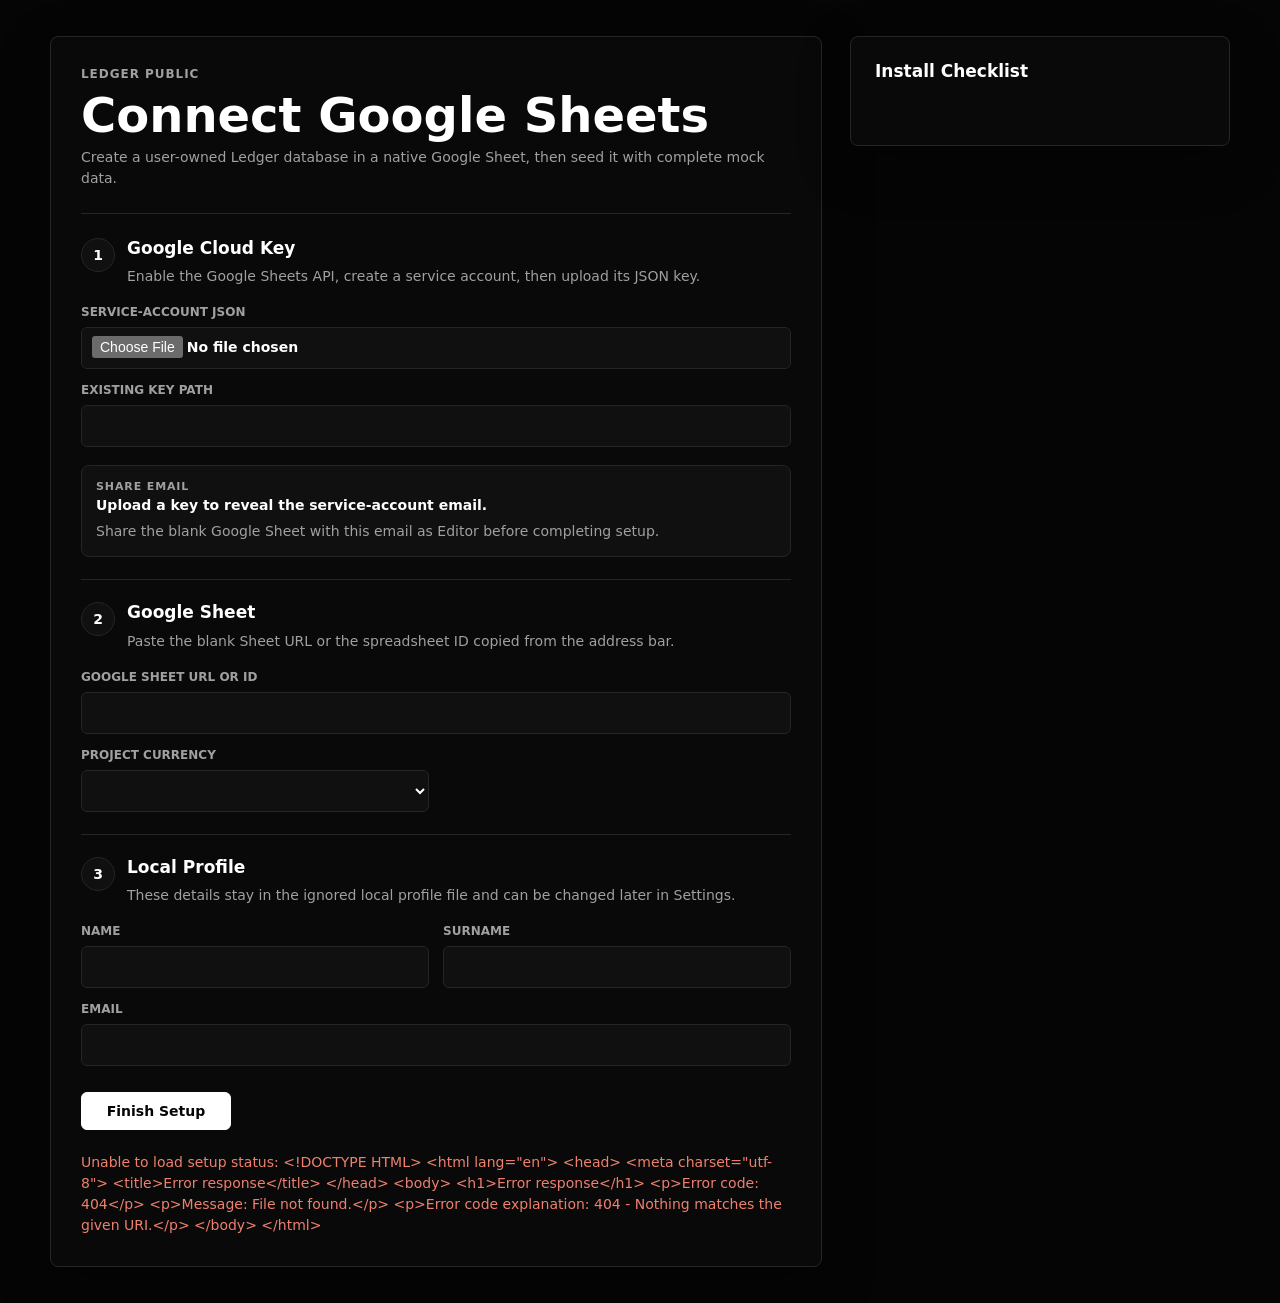
==== commit c9e0c1cd: "Improve setup checklist and Google Sheets formulas" ====
--- a/static/setup.html
+++ b/static/setup.html
@@ -18,7 +18,6 @@
               Create a user-owned Ledger database in a native Google Sheet, then seed it with complete mock data.
             </p>
           </div>
-          <a class="setup-link" href="GOOGLE_SHEETS_SETUP.md">Setup guide</a>
         </header>
 
         <form class="setup-form" id="setupForm">
@@ -103,10 +102,6 @@
       <aside class="setup-side" aria-labelledby="checklistTitle">
         <h2 id="checklistTitle">Install Checklist</h2>
         <ol class="setup-checklist" id="setupSteps"></ol>
-        <div class="setup-note">
-          <strong>Native Google Sheets only</strong>
-          <p>The public release does not require an XLSX workbook or a local database file.</p>
-        </div>
       </aside>
     </main>
     <script type="module" src="setup.js?v=20260615-setup"></script>
--- a/static/styles.css
+++ b/static/styles.css
@@ -18,6 +18,9 @@
   --warning: #f0bd6a;
   --danger: #ee806f;
   --negative-subtle: #d7d7d7;
+  --target-progress-planned: #d8d8d8;
+  --target-progress-achieved: #555555;
+  --target-progress-over: #c43b32;
   --heat-0: #101010;
   --heat-1: #1d1d1d;
   --heat-2: #2b2b2b;
@@ -84,6 +87,9 @@
   --warning: #9c650e;
   --danger: #b53b2f;
   --negative-subtle: #38434f;
+  --target-progress-planned: #d8d8d8;
+  --target-progress-achieved: #202a33;
+  --target-progress-over: #c43b32;
   --heat-0: #eef1f4;
   --heat-1: #dde4ea;
   --heat-2: #c7d1da;
@@ -5218,6 +5224,20 @@
   padding-bottom: 14px;
 }
 
+.monthly-target-category-total-row td {
+  padding-top: 16px;
+  padding-bottom: 16px;
+  background: color-mix(in srgb, var(--panel) 52%, transparent);
+}
+
+.monthly-target-category-total-row .table-main {
+  font-weight: 760;
+}
+
+.monthly-target-category-total-row + .monthly-target-category-row td {
+  border-top-color: color-mix(in srgb, var(--line) 72%, transparent);
+}
+
 .monthly-target-table {
   min-width: 1480px;
 }
@@ -5321,20 +5341,20 @@
 .target-progress-planned {
   width: var(--planned-pct);
   height: 8px;
-  background: #d8d8d8;
+  background: var(--target-progress-planned);
 }
 
 .target-progress-achieved {
   width: var(--achieved-pct);
   height: 8px;
-  background: #0a0a0a;
+  background: var(--target-progress-achieved);
 }
 
 .target-progress-over {
   left: var(--over-left-pct);
   width: var(--over-pct);
   height: 8px;
-  background: #c43b32;
+  background: var(--target-progress-over);
 }
 
 .target-progress-strip.is-compact .target-progress-planned,
--- a/static/setup.css
+++ b/static/setup.css
@@ -41,10 +41,6 @@
 }
 
 .setup-header {
-  display: flex;
-  align-items: flex-start;
-  justify-content: space-between;
-  gap: 24px;
   margin-top: 10px;
   padding-bottom: 24px;
   border-bottom: 1px solid var(--line);
@@ -60,7 +56,6 @@
 
 .setup-header p,
 .setup-section p,
-.setup-note p,
 .setup-callout p,
 .setup-status {
   margin: 8px 0 0;
@@ -68,7 +63,6 @@
   line-height: 1.5;
 }
 
-.setup-link,
 .setup-button {
   display: inline-flex;
   align-items: center;
@@ -82,11 +76,6 @@
   font-weight: 750;
 }
 
-.setup-link {
-  flex: 0 0 auto;
-  padding: 0 14px;
-}
-
 .setup-form {
   display: grid;
   gap: 22px;
@@ -170,8 +159,7 @@
   padding: 8px 10px;
 }
 
-.setup-callout,
-.setup-note {
+.setup-callout {
   border: 1px solid var(--line);
   border-radius: 8px;
   background: var(--surface-2);
@@ -188,8 +176,7 @@
   text-transform: uppercase;
 }
 
-.setup-callout strong,
-.setup-note strong {
+.setup-callout strong {
   color: var(--strong);
   overflow-wrap: anywhere;
 }
@@ -232,7 +219,7 @@
   list-style: none;
 }
 
-.setup-checklist li {
+.setup-checklist > li {
   display: grid;
   grid-template-columns: 28px minmax(0, 1fr);
   gap: 10px;
@@ -240,12 +227,12 @@
   border-bottom: 1px solid var(--line);
 }
 
-.setup-checklist li:last-child {
+.setup-checklist > li:last-child {
   border-bottom: 0;
   padding-bottom: 0;
 }
 
-.setup-checklist span {
+.setup-checklist > li > span {
   display: grid;
   place-items: center;
   width: 28px;
@@ -266,6 +253,21 @@
   margin: 4px 0 0;
   color: var(--muted);
   line-height: 1.45;
+}
+
+.setup-checklist ul {
+  display: grid;
+  gap: 6px;
+  margin: 8px 0 0;
+  padding-left: 18px;
+  color: var(--muted);
+  line-height: 1.45;
+}
+
+.setup-checklist ul li {
+  display: list-item;
+  padding: 0;
+  border: 0;
 }
 
 @media (max-width: 900px) {
@@ -279,10 +281,6 @@
     position: static;
   }
 
-  .setup-header {
-    display: grid;
-  }
-
   .setup-grid {
     grid-template-columns: 1fr;
   }
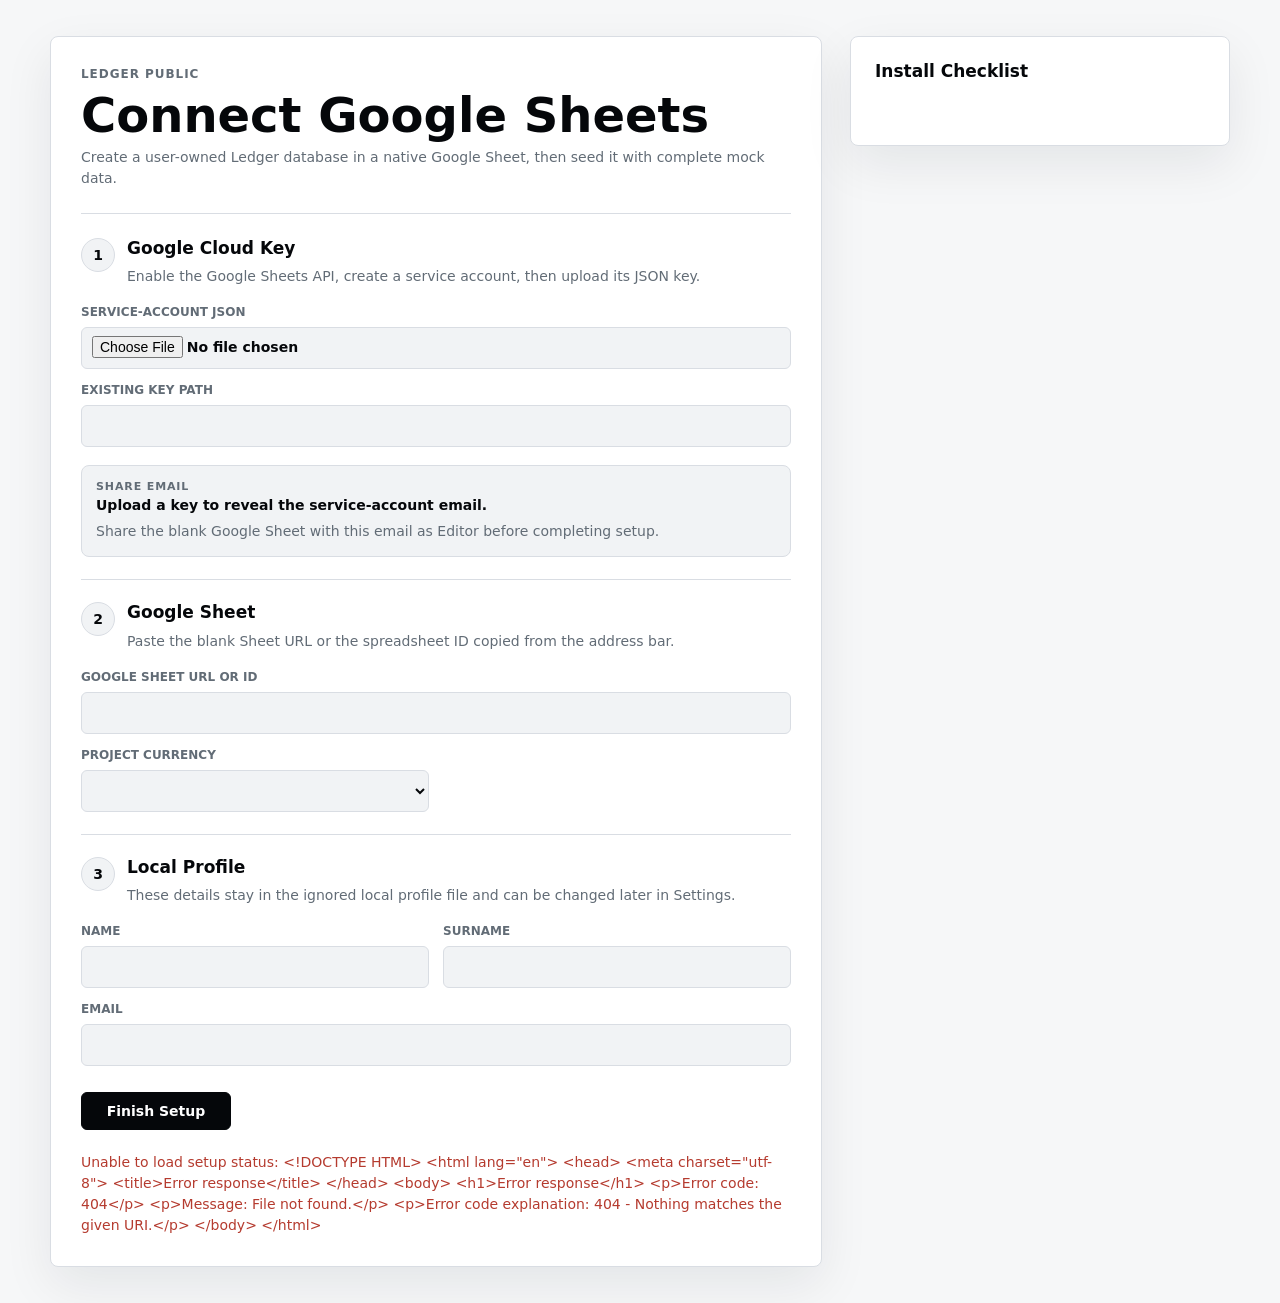
==== commit bbe7a7ca: "Refresh public screenshots" ====
--- a/static/setup.html
+++ b/static/setup.html
@@ -1,5 +1,5 @@
 <!doctype html>
-<html lang="en" data-theme="dark">
+<html lang="en" data-theme="light">
   <head>
     <meta charset="utf-8" />
     <meta name="viewport" content="width=device-width, initial-scale=1" />
--- a/static/styles.css
+++ b/static/styles.css
@@ -5128,6 +5128,16 @@
   border-color: var(--strong);
 }
 
+.transaction-class-tabs {
+  flex-wrap: wrap;
+  gap: 0 24px;
+  overflow-x: visible;
+}
+
+.transaction-class-tabs button {
+  min-height: 40px;
+}
+
 .trade-tabs {
   gap: 24px;
 }
